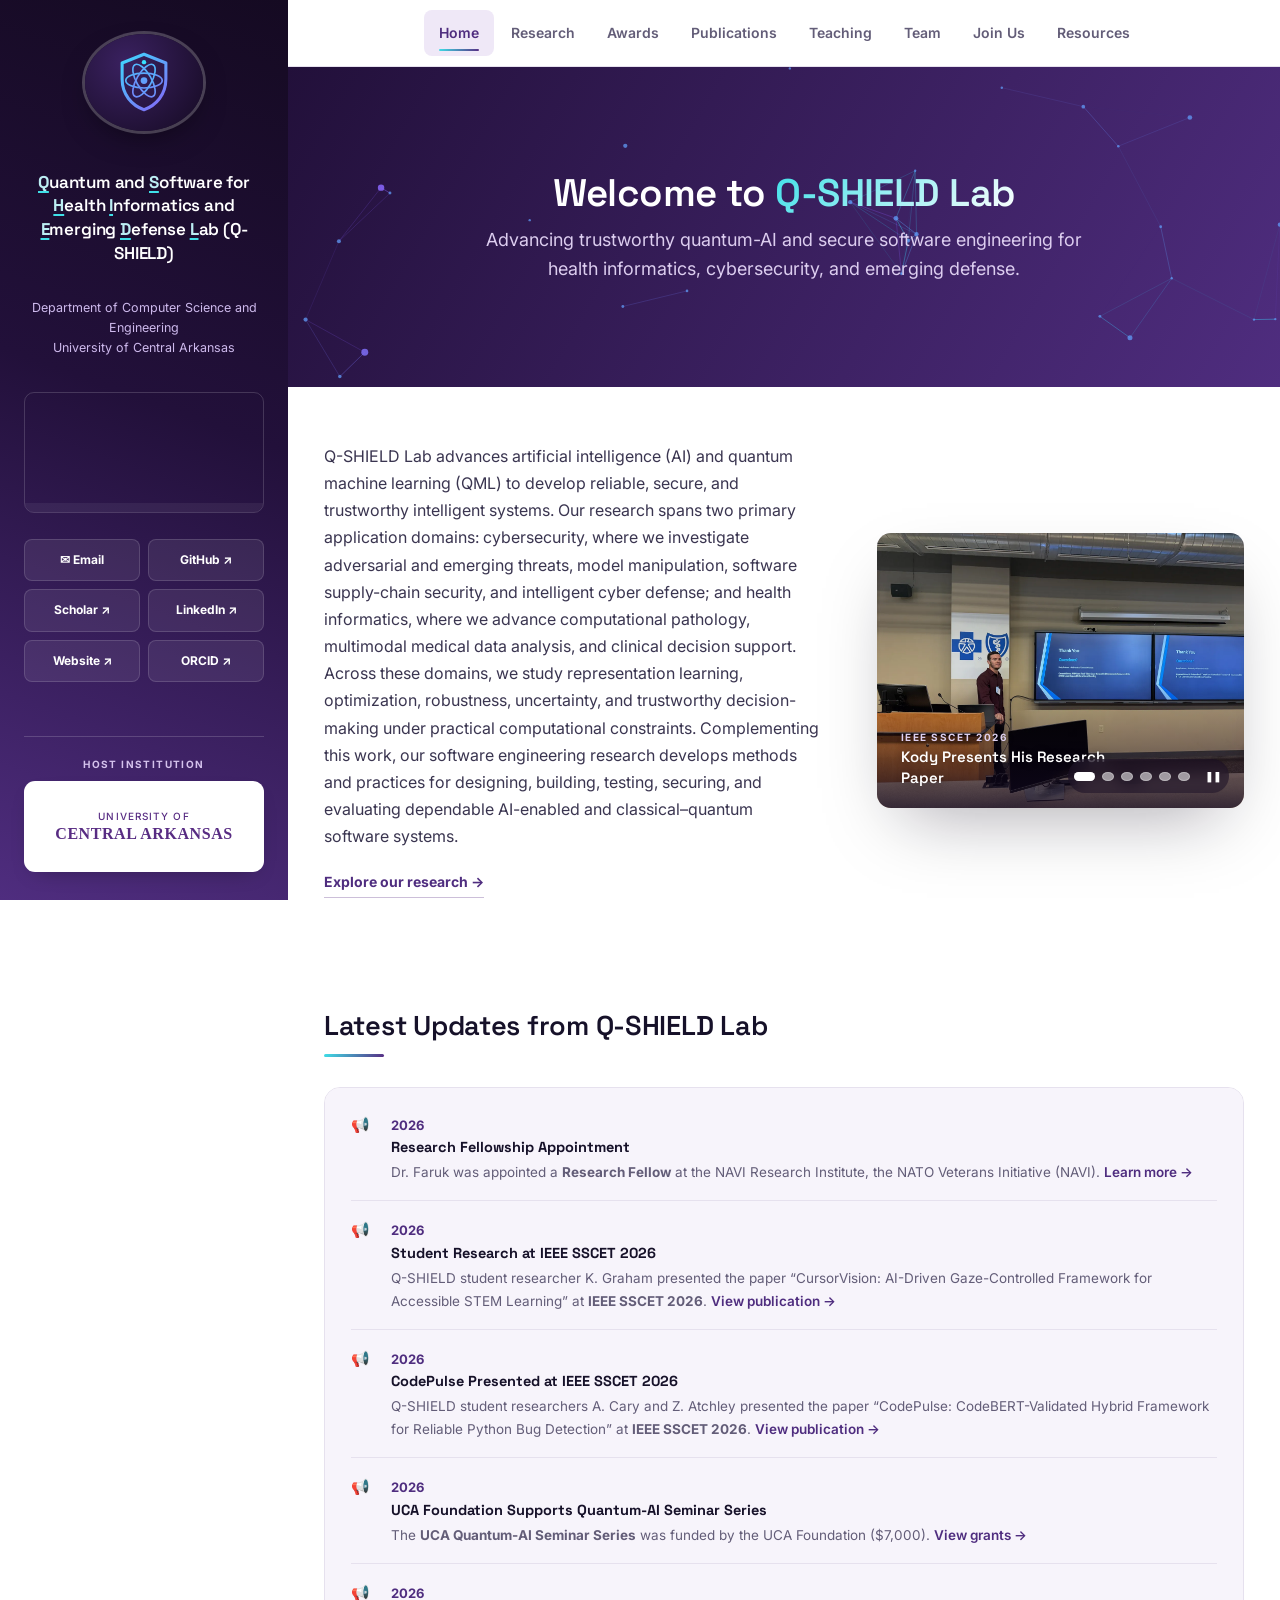
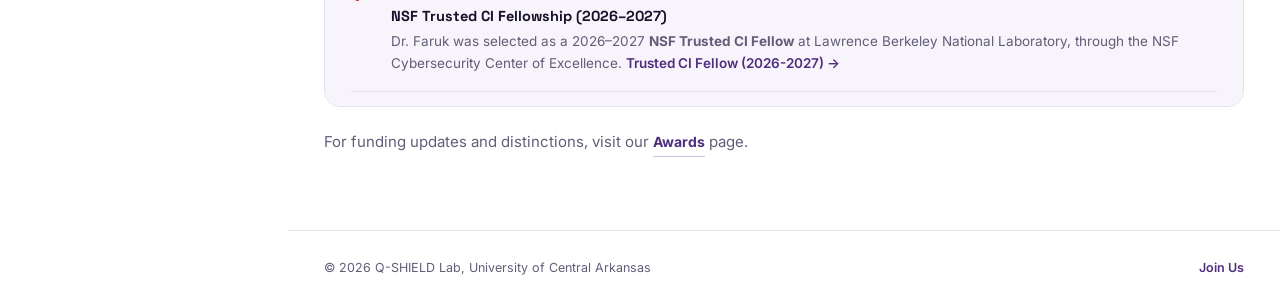
==== index.html @ 5b3d6133 "Update index.html" ====
<!doctype html>
<html lang="en">
<head>
<meta charset="utf-8">
<meta name="viewport" content="width=device-width, initial-scale=1">
<title>Home | Q-SHIELD Lab</title>
<meta name="description" content="Q-SHIELD Lab at the University of Central Arkansas researches quantum machine learning, health informatics, cybersecurity, and intelligent software for trustworthy, real-world impact.">
<meta name="theme-color" content="#22103a">
<link rel="canonical" href="https://jobair-hossain.github.io/Q-Shield-Lab/">
<link rel="icon" href="assets/img/favicon.svg" type="image/svg+xml">
<link rel="preconnect" href="https://fonts.googleapis.com">
<link rel="preconnect" href="https://fonts.gstatic.com" crossorigin>
<link href="https://fonts.googleapis.com/css2?family=Space+Grotesk:wght@500;600;700&family=Inter:wght@400;500;600;700;800&display=swap" rel="stylesheet">
<link rel="stylesheet" href="assets/css/style.css">
</head>
<body>
<a class="skip-link" href="#main">Skip to content</a>
<div class="app">

  <aside class="sidebar">
    <a class="sidebar-badge" href="index.html" aria-label="Q-SHIELD Lab home">
      <img src="assets/img/logo-mark.svg" alt="">
    </a>
    <h2 class="sidebar-title"><span class="sidebar-initial">Q</span>uantum and <span class="sidebar-initial">S</span>oftware for <span class="sidebar-initial">H</span>ealth <span class="sidebar-initial">I</span>nformatics and <span class="sidebar-initial">E</span>merging <span class="sidebar-initial">D</span>efense <span class="sidebar-initial">L</span>ab (Q-SHIELD)</h2>
    <p class="sidebar-org">Department of Computer Science and Engineering<br>University of Central Arkansas</p>
    
<div class="sidebar-map">
  <iframe src="https://maps.google.com/maps?q=UCA+Department+of+Mathematics+and+Computer+Science%2C+2199-2217+Bruce+St%2C+Conway%2C+AR+72034&amp;output=embed" loading="lazy" referrerpolicy="no-referrer-when-downgrade" title="UCA Department of Mathematics and Computer Science, 2199-2217 Bruce St, Conway, AR 72034"></iframe>
  <a href="https://www.google.com/maps/search/?api=1&amp;query=UCA+Department+of+Mathematics+and+Computer+Science%2C+2199-2217+Bruce+St%2C+Conway%2C+AR+72034" target="_blank" rel="noopener noreferrer">Open in Maps ↗</a>
</div>

    <div class="sidebar-btns">
      <a href="mailto:mhossainfaruk@uca.edu">✉ Email</a>
      <a href="https://github.com/jobair-hossain" target="_blank" rel="noopener">GitHub ↗</a>
      <a href="https://bit.ly/JobairGScholar" target="_blank" rel="noopener">Scholar ↗</a>
      <a href="https://www.linkedin.com/in/DrJobair" target="_blank" rel="noopener">LinkedIn ↗</a>
      <a href="https://jobair-hossain.github.io/" target="_blank" rel="noopener">Website ↗</a>
      <a href="https://orcid.org/0000-0002-6316-5334" target="_blank" rel="noopener">ORCID ↗</a>
    </div>

    <!-- Affiliation: use the official university logo, not a recreated mark. -->
    <div class="sidebar-affiliation">
      <p class="sidebar-affiliation-label">Host Institution</p>
      <a class="sidebar-affiliation-mark" href="https://uca.edu/" target="_blank" rel="noopener noreferrer" aria-label="Visit the University of Central Arkansas website">
        <span class="sidebar-affiliation-fallback" aria-hidden="true">University of <strong>Central Arkansas</strong></span>
        <img src="https://uca.edu/toolkit/files/2016/04/horiz-digital-full-300x120.png"
             alt="University of Central Arkansas" loading="lazy" decoding="async">
      </a>
    </div>
  </aside>

  <div class="content">
    <nav class="topnav" aria-label="Primary">
      <button class="sidebar-toggle" aria-label="Toggle menu" aria-expanded="false">
        <span class="bar"></span><span class="bar"></span><span class="bar"></span>
      </button>
      <a href="index.html" aria-current="page">Home</a>
      <a href="research.html">Research</a>
      <a href="awards.html">Awards</a>
      <a href="publications.html">Publications</a>
      <a href="teaching.html">Teaching</a>
      <a href="team.html">Team</a>
      <a href="join.html">Join Us</a>
      <a href="resources.html">Resources</a>
      <!-- <a href="contact.html">Contact</a> -->
      <!-- <a href="events.html">Events</a> -->
    </nav>

    <header class="banner banner--home">
      <canvas class="hero-canvas" aria-hidden="true"></canvas>
      <div class="banner-inner">
        <h1>Welcome to <span class="accent">Q-SHIELD Lab</span></h1>
        <p class="banner-sub">Advancing trustworthy quantum-AI and secure software engineering for health informatics, cybersecurity, and emerging defense.</p>
      </div>
    </header>

    <main id="main">
      <div class="page-wrap">

        <section class="section reveal">
          <div class="intro-grid">
            <div>
                <p>
                  Q-SHIELD Lab advances artificial intelligence (AI) and quantum machine 
                  learning (QML) to develop reliable, secure, and trustworthy intelligent 
                  systems. Our research spans two primary application domains: cybersecurity, 
                  where we investigate adversarial and emerging threats, model manipulation, 
                  software supply-chain security, and intelligent cyber defense; and health 
                  informatics, where we advance computational pathology, multimodal medical 
                  data analysis, and clinical decision support. Across these domains, we study 
                  representation learning, optimization, robustness, uncertainty, and 
                  trustworthy decision-making under practical computational constraints. 
                  Complementing this work, our software engineering research develops 
                  methods and practices for designing, building, testing, securing, and 
                  evaluating dependable AI-enabled and classical–quantum software systems.
                </p>


                <a class="link-arrow" href="research.html">Explore our research →</a>
              </div>
            <!-- HOME PHOTO SLIDESHOW: keep slides here, in the existing portrait location.
                 To add real lab photos, copy a <figure> below, change the image path,
                 description, and caption, and save the photo in assets/img/lab/.
                 The controls and automatic rotation appear when 2+ slides are present. -->
            <div class="photo-frame lab-slideshow" data-interval="6500" role="region" aria-roledescription="carousel" aria-label="Q-SHIELD Lab photos">
              
            <!-- Original Director Photo: Preserved -->
            <!--
            <figure class="lab-slide is-active" role="group"
                    aria-roledescription="slide" aria-label="Photo 1 of 1">
              <img src="assets/img/director.jpg"
                  alt="Md Jobair Hossain Faruk, director of Q-SHIELD Lab"
                  loading="eager" fetchpriority="high" decoding="async">
              <figcaption>
                <span class="lab-slide-overline">Q-SHIELD LAB</span>
                <span class="lab-slide-caption">Research Leadership</span>
              </figcaption>
            </figure>
            -->

            <!-- 1. Kody at IEEE SSCET 2026 -->
            <figure class="lab-slide is-active" role="group"
                    aria-roledescription="slide">
              <img src="assets/img/lab/kody-sscet-2026.webp"
                  alt="Kody presenting his Q-SHIELD research at IEEE SSCET 2026"
                  loading="eager" fetchpriority="high" decoding="async">
              <figcaption>
                <span class="lab-slide-overline">IEEE SSCET 2026</span>
                <span class="lab-slide-caption">Kody Presents His Research Paper</span>
              </figcaption>
            </figure>
            
            <!-- 2. Aiden at IEEE SSCET 2026 -->
            <figure class="lab-slide" role="group"
                    aria-roledescription="slide">
              <img src="assets/img/lab/aiden-sscet-2026.webp"
                  alt="Aiden presenting his Q-SHIELD research at IEEE SSCET 2026"
                  loading="lazy" decoding="async">
              <figcaption>
                <span class="lab-slide-overline">IEEE SSCET 2026</span>
                <span class="lab-slide-caption">Aiden Presents His Research Paper</span>
              </figcaption>
            </figure>


            <!-- 3. Elementary School Students Visit Q-SHIELD Lab -->
            <figure class="lab-slide" role="group"
                    aria-roledescription="slide">
              <img src="assets/img/lab/elementary-school-visit.webp"
                  alt="Elementary school students visiting Q-SHIELD Lab at UCA"
                  loading="lazy" decoding="async">
              <figcaption>
                <span class="lab-slide-overline">STEM OUTREACH</span>
                <span class="lab-slide-caption">Inspiring Young Minds Through STEM</span>
              </figcaption>
            </figure>

            <!-- 4. NAIRR AI Classroom Expansion Conference --> 
            <!-- Genuine NAIRR conference image is included in assets/img/lab/. -->
            <figure class="lab-slide" role="group"
                    aria-roledescription="slide">
              <img src="assets/img/lab/nairr-ai-conference.webp"
                  alt="Q-SHIELD Lab Director attending the NAIRR AI Classroom Expansion Conference"
                  loading="lazy" decoding="async">
              <figcaption>
                <span class="lab-slide-overline">AI EDUCATION & LEADERSHIP</span>
                <span class="lab-slide-caption">Lab Director at NAIRR AI Classroom Expansion Conference</span>
              </figcaption>
            </figure>
           

            <!-- 7. Lab Director at IEEE ICHI 2026 -->
            <figure class="lab-slide" role="group"
                    aria-roledescription="slide">
              <img src="assets/img/lab/ichi-2026.webp"
                  alt="Q-SHIELD Lab Director attending IEEE ICHI 2026"
                  loading="lazy" decoding="async">
              <figcaption>
                <span class="lab-slide-overline">IEEE ICHI 2026</span>
                <span class="lab-slide-caption">Lab Director at IEEE Healthcare Informatics Conference</span>
              </figcaption>
            </figure>

            <!-- 8. COSE Annual Student Research Symposium -->
            <figure class="lab-slide" role="group"
                    aria-roledescription="slide">
              <img src="assets/img/lab/cose-symposium-2026.webp"
                  alt="Q-SHIELD Lab students presenting research posters at the COSE Annual Student Research Symposium"
                  loading="lazy" decoding="async">
              <figcaption>
                <span class="lab-slide-overline">STUDENT RESEARCH SHOWCASE</span>
                <span class="lab-slide-caption">Students Present Research Posters at COSE Symposium</span>
              </figcaption>
            </figure>

            <!-- 5. Kody: First Place Outstanding Capstone Project -->
            <!--
            <figure class="lab-slide" role="group"
                    aria-roledescription="slide">
              <img src="assets/img/lab/kody-capstone-award.jpg"
                  alt="Kody receiving First Place in the Outstanding Capstone Project Awards"
                  loading="lazy" decoding="async">
              <figcaption>
                <span class="lab-slide-overline">STUDENT ACHIEVEMENT</span>
                <span class="lab-slide-caption">Kody Wins First Place, Outstanding Capstone Project</span>
              </figcaption>
            </figure>
            -->

            <!-- 6. Aiden: Best AI Innovative Project Award -->
            <!--
            <figure class="lab-slide" role="group"
                    aria-roledescription="slide">
              <img src="assets/img/lab/aiden-capstone-award.jpg"
                  alt="Aiden receiving the Outstanding Capstone Project Award for Best AI Innovative Project"
                  loading="lazy" decoding="async">
              <figcaption>
                <span class="lab-slide-overline">STUDENT ACHIEVEMENT</span>
                <span class="lab-slide-caption">Aiden Receives Best AI Innovative Project Award</span>
              </figcaption>
            </figure>
            -->

            <!-- Slideshow Controls: Keep Unchanged -->
            <div class="lab-slideshow-controls" hidden>
              <button class="lab-slideshow-arrow lab-slideshow-prev"
                      type="button" aria-label="Previous photo">&#8249;</button>
              <button class="lab-slideshow-arrow lab-slideshow-next"
                      type="button" aria-label="Next photo">&#8250;</button>
              <div class="lab-slideshow-nav">
                <div class="lab-slideshow-dots"
                    role="group" aria-label="Choose lab photo"></div>
                <button class="lab-slideshow-pause" type="button"
                        aria-label="Pause slideshow"
                        aria-pressed="false"
                        title="Pause slideshow">&#10074;&#10074;</button>
              </div>
            </div>

            <span class="sr-only lab-slideshow-announcement"
                  aria-live="off"></span>
            </div>
          </div>
        </section>

        <section class="section reveal">
          <!-- <p class="eyebrow">LATEST UPDATES</p> -->
          <h2 class="section-title">Latest Updates from Q-SHIELD Lab</h2>
          <div class="updates-box">
          <div class="updates-list">


            <!-- ===================== 2026 ===================== -->

              <!-- <div class="update-item">
                <span class="marker">📢</span>
                <p><span class="when">2026</span>Dr. Faruk presented a research poster as a 2026&ndash;2027 Trusted CI Fellow at the <strong>NSF Cybersecurity Summit</strong> in Irvine, California, supported by an NSF travel grant. <a href="https://www.trustedci.org/2026-nsf-cybersecurity-summit"> Learn more →</a> </p>
              </div>

               <div class="update-item">
                <span class="marker">📢</span>
                <p><span class="when">2026</span>Dr. Faruk was selected and participated, with NSF travel support, for the <strong>NSF SaTC Aspiring PIs Workshop</strong> offered by the NSF SaTC 2.0 program. <a href="https://nsfsatcaspiringpi2026.cs.jhu.edu/"> Learn more →</a> </p>
              </div> -->

              <div class="update-item">
                <span class="marker">📢</span>
                <p><span class="when">2026</span> <strong class="update-headline">Research Fellowship Appointment</strong><span class="update-summary">Dr. Faruk was appointed a <strong>Research Fellow</strong> at the NAVI Research Institute, the NATO Veterans Initiative (NAVI). <a href="https://nato-veterans.org/author/jobair-hossain-faruk/"> Learn more →</a></span></p>
              </div>
            
              <div class="update-item">
                <span class="marker">📢</span>
                <p><span class="when">2026</span> <strong class="update-headline">Student Research at IEEE SSCET 2026</strong><span class="update-summary">Q-SHIELD student researcher K. Graham presented the paper &ldquo;CursorVision: AI-Driven Gaze-Controlled Framework for Accessible STEM Learning&rdquo; at <strong>IEEE SSCET 2026</strong>. <a href="publications.html?topic=Software">View publication →</a></span></p>
              </div>

              <div class="update-item">
                <span class="marker">📢</span>
                <p><span class="when">2026</span> <strong class="update-headline">CodePulse Presented at IEEE SSCET 2026</strong><span class="update-summary">Q-SHIELD student researchers A. Cary and Z. Atchley presented the paper &ldquo;CodePulse: CodeBERT-Validated Hybrid Framework for Reliable Python Bug Detection&rdquo; at <strong>IEEE SSCET 2026</strong>. <a href="publications.html?topic=Software">View publication →</a></span></p>
              </div>

               <div class="update-item">
                <span class="marker">📢</span>
                <p><span class="when">2026</span> <strong class="update-headline">UCA Foundation Supports Quantum-AI Seminar Series</strong><span class="update-summary">The <strong>UCA Quantum-AI Seminar Series</strong> was funded by the UCA Foundation ($7,000). <a href="awards.html">View grants →</a></span></p>
              </div>

              <div class="update-item">
                <span class="marker">📢</span>
                <p><span class="when">2026</span> <strong class="update-headline">NSF Trusted CI Fellowship (2026–2027)</strong><span class="update-summary">Dr. Faruk was selected as a 2026&ndash;2027 <strong>NSF Trusted CI Fellow</strong> at Lawrence Berkeley National Laboratory, through the NSF Cybersecurity Center of Excellence. <a href="https://www.trustedci.org/2026-fellows">Trusted CI Fellow (2026-2027) →</a></span></p>
              </div>


              <div class="update-item">
                <span class="marker">📢</span>
                <p><span class="when">2026</span> <strong class="update-headline">Expanding AI Education through NAIRR</strong><span class="update-summary">Dr. Faruk was selected as a faculty participant in the <strong>NAIRR Pilot Classroom Expansion Conference</strong>, by the Computing Research Association (CRA) and the National AI Research Resource (NAIRR) Pilot. <a href="https://cra.org/nairr-pilot-conferences-research-emerging-institutions-with-small-to-medium-computing-programs/">Learn more →</a></span></p>
              </div>

              <div class="update-item">
                <span class="marker">📢</span>
                <p><span class="when">2026</span>Dr. Faruk participated in an NSF-supported <strong>Quantum Computing and Quantum Machine Learning Workshop</strong> at UA Little Rock. <a href="https://spatiotemporalbasu.com/NSF-EPSCoR-DART-UALR-quantum-workshop-2026/">Learn more →</a></p>
              </div>

              <div class="update-item">
                <span class="marker">📢</span>
                <p><span class="when">2026</span> <strong class="update-headline">Arkansas Quantum Computing Collaboration</strong><span class="update-summary">Dr. Faruk joined the NSF-supported <strong>Statewide Quantum Computing Working Group</strong> at UA Little Rock. <a href="https://eac-ualr.org/arkansas-quantum-working-group/">Learn more →</a></span></p>
              </div>


              <div class="update-item">
                <span class="marker">📢</span>
                <p><span class="when">2026</span> <strong class="update-headline">Faculty Grant-Writing Cohort</strong><span class="update-summary">Dr. Faruk was selected for <strong>The Breakfast Club</strong>, a 10-member, year-long faculty grant-writing cohort by UCA's Office of Grants and Sponsored Research.</span></p>
              </div>

              <div class="update-item">
                <span class="marker">📢</span>
                <p><span class="when">2026</span> <strong class="update-headline">AI Innovators Summer Camp at UCA</strong><span class="update-summary">Founded <strong>AI Innovators Lab: From Code to Intelligent Systems</strong>, a four-day summer computing camp introducing students ages 12&ndash;18 to programming and AI at UCA. <a href="https://jobair-hossain.github.io/AI-Innovators-Lab">Learn more →</a></span></p>
              </div>


              <div class="update-item">
                <span class="marker">📢</span>
                <p><span class="when">2026</span> <strong class="update-headline">Two Quantum-AI Papers at IEEE ICHI 2026</strong><span class="update-summary">Two papers on hybrid classical&ndash;quantum machine learning for tumor classification were published at <strong>IEEE ICHI 2026</strong>: &ldquo;Hybrid Classical&ndash;Quantum ML for Tumor Mutation Classification&rdquo; and &ldquo;RL-Guided Adaptive Fusion with Hybrid-Parametrized Quantum Circuits.&rdquo; <a href="publications.html">View publications →</a></span></p>
              </div>

              <div class="update-item">
                <span class="marker">📢</span>
                <p><span class="when">2026</span> <strong class="update-headline">IoT Intrusion Detection Research at IEEE COMPSAC</strong><span class="update-summary">The paper &ldquo;RPPFL: Random Projection-Based Personalized Federated Learning for IoT Intrusion Detection&rdquo; was published at <strong>IEEE COMPSAC 2026</strong>. <a href="publications.html">View publication →</a></span></p>
              </div>


              <div class="update-item">
                <span class="marker">📢</span>
                <p><span class="when">2026</span> <strong class="update-headline">Clinical Reasoning Research in Scientific Reports</strong><span class="update-summary">The paper &ldquo;Benchmarking Large Language Models on the USMLE for Clinical Reasoning&rdquo; was published in <strong><em>Scientific Reports</em></strong> (Nature Portfolio). <a href="publications.html">View publication →</a></span></p>
              </div>


              <div class="update-item">
                <span class="marker">📢</span>
                <p><span class="when">2026</span> <strong class="update-headline">Conference Service and Scholarly Leadership</strong><span class="update-summary">Dr. Faruk is serving on the Program Committee of <strong>IEEE COMPSAC 2026</strong> and as Publicity Co-Chair of <strong>IEEE/ACIS SERA 2026</strong>.</span></p>
              </div>
              
              <div class="update-item">
                <span class="marker">📢</span>
                <p><span class="when">2026</span> <strong class="update-headline">Dissertation Research Presented at IEEE ICHI</strong><span class="update-summary">Dr. Faruk presented his dissertation research, &ldquo;Adaptive Multimodal Fusion for Histopathological Tumor Analysis,&rdquo; at the <strong>Doctoral Consortium</strong> of IEEE ICHI 2026.</span></p>
              </div>

              <!-- ===================== 2025 ===================== -->


              <div class="update-item">
                <span class="marker">📢</span>
                <p><span class="when">2025</span> <strong class="update-headline">Best Poster Award at IEEE BHI 2025</strong><span class="update-summary">&ldquo;Fusion-Augmented Large Language Models: Boosting Diagnostic Trustworthiness via Model Consensus&rdquo; won the <strong>Best Poster Award</strong> at IEEE EMBS BHI.</span></p>
              </div>

              <div class="update-item">
                <span class="marker">📢</span>
                <p><span class="when">2025</span> <strong class="update-headline">NextGen Scholar Recognition</strong><span class="update-summary">Dr. Faruk was named an <strong>NSF&ndash;EMBS&ndash;Google Sponsored Young Professional NextGen Scholar</strong> by IEEE EMBS.</span></p>
              </div>

              <div class="update-item">
                <span class="marker">📢</span>
                <p><span class="when">2025</span> <strong class="update-headline">Federated Learning Privacy Research at IEEE BigData</strong><span class="update-summary">The paper &ldquo;Exposing Privacy Vulnerabilities in Federated Learning: A GAN-Based Model Inversion Attack&rdquo; was published at <strong>IEEE BigData 2025</strong>. <a href="publications.html">View publication →</a></span></p>
              </div>

              <div class="update-item">
                <span class="marker">📢</span>
                <p><span class="when">2025</span> <strong class="update-headline">Q-SHIELD Lab Established at UCA</strong><span class="update-summary"><strong>Q-SHIELD Lab</strong> was founded in the Department of Computer Science and Engineering at the University of Central Arkansas.</span></p>
              </div>

              <div class="update-item">
                <span class="marker">📢</span>
                <p><span class="when">2025</span> <strong class="update-headline">Lab Director Joins UCA Faculty</strong><span class="update-summary">Dr. Faruk joined the <strong>University of Central Arkansas</strong> as a faculty member in the Department of Computer Science and Engineering.</span></p>
              </div>

 
              <div class="update-item">
                <span class="marker">📢</span>
                <p><span class="when">2025</span>The paper &ldquo;Fine-Tuned LLMs: Improved Prompt Injection Attack Detection&rdquo; was published at <strong>IEEE COMPSAC 2025</strong>. <a href="publications.html">View publication →</a></p>
              </div>

              <div class="update-item">
                <span class="marker">📢</span>
                <p><span class="when">2025</span>Dr. Faruk gave the <strong>keynote</strong> on deep learning for tumor mutation prediction in pediatric neuroblastoma at the Fifth Annual New York Tech Biotechnology Conference.</p>
              </div>
            
          </div>
          </div>
          <p class="lede" style="margin-top:22px;font-size:15px">For funding updates and distinctions, visit our <a class="link-arrow" href="awards.html">Awards</a> page. <!-- Archived events page: <a href="events.html">Events</a> --></p>
        </section>

      </div>
    </main>

    <footer class="site-footer">
      <span>&copy; <span id="year">2026</span> Q-SHIELD Lab, University of Central Arkansas</span>
      <span><a href="join.html">Join Us</a> <!-- &middot; <a href="contact.html">Contact</a> --></span>
    </footer>
  </div>
</div>

<script src="assets/js/main.js" defer></script>
<script src="assets/js/slideshow.js" defer></script>
<script src="assets/js/quantum-hero.js" defer></script>
</body>
</html>
---- assets/css/style.css ----
/* =========================================================
   Q-SHIELD Lab — University of Central Arkansas
   Main stylesheet. Organized by section — search the
   ALL-CAPS headers below to jump to what you need.
   Layout: fixed left sidebar (persistent lab info) + a
   scrolling content column with a centered top tab bar and
   an interactive quantum banner per page, in UCA purple.
   ========================================================= */

/* ---------- 1. DESIGN TOKENS ---------- */
:root{
  /* UCA purple family (brand: #582C83 / #4F2D7F) */
  --purple-950:#150a22;
  --purple-900:#22103a;
  --purple-800:#341955;
  --purple-700:#4f2d7f;
  --purple-600:#582c83;
  --purple-500:#7748ab;
  --lavender:#d6c3f0;
  --cyan:#3fe0e8;

  /* aliases kept so older component rules still resolve */
  --violet:var(--purple-600);
  --violet-deep:var(--purple-700);
  --accent-line:linear-gradient(135deg,var(--cyan),var(--purple-600));

  /* neutral / content */
  --ink:#161129;
  --body:#3a3550;
  --muted:#635d78;
  --line:#e6e1ee;
  --line-dark:#3a2a5c;
  --soft:#f7f4fb;
  --soft-2:#efe8f7;
  --white:#ffffff;

  /* type */
  --font-display:"Space Grotesk","Inter",-apple-system,BlinkMacSystemFont,"Segoe UI",sans-serif;
  --font-body:"Inter",-apple-system,BlinkMacSystemFont,"Segoe UI",Helvetica,Arial,sans-serif;

  --radius:10px;
  --sidebar-w:288px;
  --shadow-md:0 12px 30px -12px rgba(21,10,34,.18);
  --shadow-lg:0 30px 70px -25px rgba(12,6,22,.35);
}

/* ---------- 2. RESET ---------- */
*{box-sizing:border-box}
html{scroll-behavior:smooth}
body{margin:0;background:var(--white);color:var(--body);font:16px/1.7 var(--font-body);-webkit-font-smoothing:antialiased}
img{max-width:100%;display:block}
a{color:inherit;text-decoration:none}
button{font:inherit;cursor:pointer;border:0;background:none;color:inherit}
h1,h2,h3,h4{margin:0 0 .5em;font-family:var(--font-display);font-weight:600;line-height:1.2;color:var(--ink);letter-spacing:-.01em}
p{margin:0 0 1.1em}
ul{margin:0;padding:0}
li{list-style:none}
input,select,textarea{font:inherit}
:focus-visible{outline:3px solid var(--purple-500);outline-offset:3px}
@media (prefers-reduced-motion: reduce){
  html{scroll-behavior:auto}
  *,*::before,*::after{animation-duration:.001ms!important;animation-iteration-count:1!important;transition-duration:.001ms!important}
}

/* ---------- 3. LAYOUT UTILITIES ---------- */
.eyebrow{display:inline-flex;align-items:center;gap:8px;font:700 12px/1 var(--font-body);letter-spacing:.14em;text-transform:uppercase;color:var(--purple-700);margin-bottom:16px}
.eyebrow::before{content:"";width:7px;height:7px;border-radius:50%;background:var(--accent-line)}
.section-head{margin-bottom:32px}
.lede{font-size:18px;color:var(--muted);max-width:700px}
.btn{display:inline-flex;align-items:center;gap:10px;padding:13px 22px;border-radius:999px;font:700 14px/1 var(--font-body);letter-spacing:.01em;transition:transform .2s,box-shadow .2s,background .2s,color .2s}
.btn-primary{background:var(--accent-line);color:#160a2a;box-shadow:var(--shadow-md)}
.btn-primary:hover{transform:translateY(-2px);box-shadow:0 18px 34px -14px rgba(88,44,131,.55)}
.btn-ghost{border:1px solid rgba(255,255,255,.35);color:#fff}
.btn-ghost:hover{background:rgba(255,255,255,.1)}
.btn-outline{border:1px solid var(--line);color:var(--ink)}
.btn-outline:hover{background:var(--soft)}
.link-arrow{display:inline-flex;align-items:center;gap:8px;font-weight:700;font-size:14px;color:var(--purple-700);border-bottom:1px solid rgba(88,44,131,.3);padding-bottom:3px}
.link-arrow:hover{color:var(--purple-600)}
.pill{display:inline-flex;align-items:center;padding:5px 12px;border-radius:999px;font:600 11px/1 var(--font-body);letter-spacing:.05em;text-transform:uppercase;background:var(--soft-2);color:var(--purple-700)}
.tag-row{display:flex;flex-wrap:wrap;gap:8px}
.skip-link{position:absolute;left:-999px;top:auto}
.skip-link:focus{left:16px;top:12px;z-index:200;background:#fff;padding:10px 16px;border-radius:8px;box-shadow:var(--shadow-md)}
.divider{border:0;border-top:1px solid var(--line);margin:0}
.reveal{opacity:0;transform:translateY(16px);transition:opacity .6s ease,transform .6s ease}
.reveal.is-visible{opacity:1;transform:none}

/* Section / subsection underline system (used throughout) */
.section-title{position:relative;display:inline-block;font-size:1.7rem;padding-bottom:14px;margin-bottom:30px}
.section-title::after{content:"";position:absolute;left:0;bottom:0;width:60px;height:3px;border-radius:2px;background:var(--accent-line)}
.subsection-title{font-family:var(--font-body);font-size:13.5px;font-weight:700;letter-spacing:.06em;text-transform:uppercase;color:var(--muted);padding-bottom:13px;margin-bottom:22px;border-bottom:1px solid var(--line)}

/* pill-style link buttons, used for team/contact links throughout */
.link-btns{display:flex;gap:8px;flex-wrap:wrap}
.link-btns a{font-size:12px;font-weight:700;padding:6px 12px;border-radius:999px;background:var(--soft-2);color:var(--purple-700);transition:background .2s,color .2s}
.link-btns a:hover{background:var(--purple-700);color:#fff}

/* ---------- 4. APP SHELL: SIDEBAR + CONTENT ---------- */
.app{display:flex;min-height:100vh;align-items:stretch}

.sidebar{
  width:var(--sidebar-w);flex:none;position:sticky;top:0;height:100vh;overflow-y:auto;
  background:linear-gradient(200deg,var(--purple-950) 0%,var(--purple-900) 45%,var(--purple-700) 100%);
  color:#fff;padding:34px 24px 28px;display:flex;flex-direction:column;gap:18px;z-index:60;
  scrollbar-width:thin;scrollbar-color:rgba(255,255,255,.25) transparent;
}
.sidebar-badge{width:118px;height:118px;border-radius:50%;background:radial-gradient(circle at 35% 30%,#3a2160,var(--purple-950));display:flex;align-items:center;justify-content:center;box-shadow:0 0 0 3px rgba(255,255,255,.22),0 12px 30px -10px rgba(0,0,0,.55);margin:0 auto 22px}
.sidebar-badge img{width:70px;height:70px}
.sidebar-title{font-family:var(--font-display);text-align:center;font-size:17px;font-weight:600;line-height:1.4;color:#fff;margin:0 0 14px}
/* Emphasize the initials that form Q-SHIELD, without repeating the lab name on Home. */
.sidebar-title .sidebar-initial{font-weight:800;color:#bceef3;text-decoration:underline;text-decoration-color:var(--cyan);text-decoration-thickness:2px;text-underline-offset:3px;text-decoration-skip-ink:none}
.sidebar-org{text-align:center;font-size:12.5px;color:#cdb9ec;line-height:1.6;margin:0 0 10px}
.sidebar-addr{text-align:center;font-size:12.5px;color:#cdb9ec;line-height:1.6;margin:0 0 4px}
.sidebar-map{border-radius:10px;overflow:hidden;border:1px solid rgba(255,255,255,.16);margin-top:6px}
.sidebar-map iframe{width:100%;height:110px;border:0;display:block;filter:saturate(.85)}
.sidebar-map a{display:block;text-align:center;font-size:11.5px;font-weight:700;padding:8px;background:rgba(255,255,255,.06);color:#e7dcf7}
.sidebar-btns{display:grid;grid-template-columns:1fr 1fr;gap:8px;margin-top:8px}
.sidebar-btns a{display:flex;align-items:center;justify-content:center;gap:6px;padding:10px 8px;border-radius:8px;background:rgba(255,255,255,.08);border:1px solid rgba(255,255,255,.14);font-size:12px;font-weight:700;color:#fff;text-align:center;transition:background .2s,border-color .2s}
.sidebar-btns a:hover{background:rgba(255,255,255,.16);border-color:rgba(255,255,255,.3)}
/* Institutional affiliation: independent of the contact-link buttons. */
.sidebar-affiliation{margin-top:36px;padding-top:20px;border-top:1px solid rgba(255,255,255,.17)}
.sidebar-affiliation-label{margin:0 0 10px;text-align:center;color:#d4c2ec;font-size:10px;line-height:1.4;font-weight:700;letter-spacing:.14em;text-transform:uppercase}
.sidebar-affiliation-mark{position:relative;display:flex;align-items:center;justify-content:center;min-height:91px;padding:10px 12px;background:#fff;border:1px solid rgba(255,255,255,.45);border-radius:11px;box-shadow:0 8px 22px -12px rgba(0,0,0,.4);transition:transform .2s,box-shadow .2s}
.sidebar-affiliation-mark:hover{transform:translateY(-2px);box-shadow:0 12px 24px -12px rgba(0,0,0,.55)}
.sidebar-affiliation-fallback{font:500 10px/1.55 var(--font-body);color:#582c83;text-align:center;letter-spacing:.11em;text-transform:uppercase}
.sidebar-affiliation-fallback strong{display:block;font:700 16px/1.25 Georgia,serif;letter-spacing:.035em;color:#582c83}
.sidebar-affiliation-mark img{position:absolute;left:50%;top:50%;transform:translate(-50%,-50%);width:calc(100% - 24px);max-width:211px;max-height:78px;height:auto;object-fit:contain;opacity:0;transition:opacity .2s}
.sidebar-affiliation-mark.has-official-logo img{opacity:1}
.sidebar-affiliation-mark.has-official-logo .sidebar-affiliation-fallback{opacity:0}
.sidebar-close{display:none}

.content{flex:1;min-width:0;display:flex;flex-direction:column}

.topnav{display:flex;justify-content:center;align-items:center;gap:2px;flex-wrap:wrap;padding:10px 36px;background:#fff;border-bottom:1px solid var(--line);position:sticky;top:0;z-index:40}
.topnav a{position:relative;padding:11px 15px;border-radius:8px;font-size:14px;font-weight:600;color:var(--muted);white-space:nowrap}
.topnav a::after{content:"";position:absolute;left:15px;right:15px;bottom:5px;height:2px;border-radius:2px;background:var(--accent-line);transform:scaleX(0);transition:transform .18s ease}
.topnav a:hover{color:var(--ink)}
.topnav a:hover::after{transform:scaleX(1)}
.topnav a[aria-current="page"]{background:var(--soft-2);color:var(--purple-700)}
.topnav a[aria-current="page"]::after{transform:scaleX(1)}
.sidebar-toggle{display:none;align-items:center;justify-content:center;width:36px;height:36px;border-radius:8px;color:var(--purple-700);margin-right:4px}
.sidebar-toggle:hover{background:var(--soft)}
.sidebar-toggle .bar{display:block;width:18px;height:2px;background:var(--purple-700);margin:4px auto;border-radius:1px}
.sidebar-scrim,.sidebar-close{display:none}

main{flex:1}
.page-wrap{width:min(1080px,calc(100% - 72px));margin:0 auto}

/* ---------- 5. BANNER (per-page header + quantum hero, every page) ---------- */
.banner{position:relative;background:linear-gradient(120deg,var(--purple-900) 0%,var(--purple-700) 100%);color:#fff;overflow:hidden;min-height:240px;display:flex;align-items:center}
.banner-inner{position:relative;z-index:2;padding:40px 36px;width:100%;text-align:center}
.banner .eyebrow{color:#d9c8f2;justify-content:center}
.banner .eyebrow::before{background:linear-gradient(135deg,var(--cyan),#fff)}
.banner h1{color:#fff;font-size:clamp(1.9rem,3vw,2.7rem);letter-spacing:-.015em;margin:0 auto 10px;max-width:820px}
.banner-sub{font-size:16.5px;line-height:1.6;color:#dccdef;max-width:640px;margin:0 auto}

.banner--home{min-height:320px}
.banner--home h1 .accent{background:linear-gradient(135deg,var(--cyan),#fff);-webkit-background-clip:text;background-clip:text;color:transparent}
.banner--home .banner-sub{font-size:18px}
.hero-canvas{position:absolute;inset:0;width:100%;height:100%;display:block}

/* ---------- 6. HOME: INTRO + LATEST UPDATES ---------- */
.section{padding:56px 0}
.section--sm{padding:36px 0}
.soft{background:var(--soft)}
.intro-grid{display:grid;grid-template-columns:1.15fr .85fr;gap:56px;align-items:center}
.intro-grid .photo-frame{width:100%;aspect-ratio:4/3;border-radius:14px;box-shadow:var(--shadow-lg);overflow:hidden;background:var(--soft-2)}
.intro-grid .photo-frame img{width:100%;height:100%;object-fit:cover;object-position:50% 20%}
.intro-grid .muted-p{color:var(--muted)}

/* Photo gallery: occupies precisely the former homepage portrait frame. */
.sr-only{position:absolute;width:1px;height:1px;padding:0;margin:-1px;overflow:hidden;clip:rect(0,0,0,0);white-space:nowrap;border:0}
.intro-grid .lab-slideshow{position:relative;isolation:isolate}
.lab-slideshow .lab-slide{position:absolute;inset:0;z-index:0;margin:0;opacity:0;visibility:hidden;transition:opacity .75s ease,visibility .75s ease}
.lab-slideshow .lab-slide.is-active{opacity:1;visibility:visible;z-index:1}
.intro-grid .lab-slideshow .lab-slide img{width:100%;height:100%;object-fit:cover;object-position:50% 23%}
.lab-slide figcaption{position:absolute;right:0;bottom:0;left:0;display:flex;flex-direction:column;gap:3px;padding:45px 24px 20px;color:#fff;background:linear-gradient(0deg,rgba(17,8,32,.82) 0%,rgba(17,8,32,.35) 52%,transparent 100%);text-shadow:0 1px 8px rgba(0,0,0,.28)}
.lab-slide-overline{font:700 10px/1.25 var(--font-body);letter-spacing:.15em;color:#ded0f0}
.lab-slide-caption{font:600 15px/1.4 var(--font-display);max-width:72%;color:#fff}
.lab-slideshow-controls{position:absolute;inset:0;z-index:3;pointer-events:none}
.lab-slideshow-controls[hidden]{display:none}
.lab-slideshow-controls button{pointer-events:auto}
.lab-slideshow-arrow{position:absolute;top:50%;transform:translateY(-50%);display:grid;place-items:center;width:38px;height:42px;border:1px solid rgba(255,255,255,.5);border-radius:9px;background:rgba(20,10,35,.48);backdrop-filter:blur(8px);color:#fff;font:400 30px/1 Georgia,serif;opacity:0;transition:opacity .2s,background .2s}
.lab-slideshow-prev{left:12px}.lab-slideshow-next{right:12px}
.lab-slideshow:hover .lab-slideshow-arrow,.lab-slideshow:focus-within .lab-slideshow-arrow{opacity:1}
.lab-slideshow-arrow:hover{background:rgba(20,10,35,.85)}
.lab-slideshow-nav{position:absolute;right:15px;bottom:15px;display:flex;align-items:center;gap:9px;padding:5px 6px;border-radius:999px;background:rgba(20,10,35,.48);backdrop-filter:blur(7px);pointer-events:auto}
.lab-slideshow-dots{display:flex;align-items:center;gap:7px}
.lab-slideshow-dot{width:9px;height:9px;border-radius:50%;background:rgba(255,255,255,.55);box-shadow:inset 0 0 0 1px rgba(255,255,255,.28);transition:background .2s,width .2s}
.lab-slideshow-dot[aria-current="true"]{width:21px;border-radius:9px;background:#fff}
.lab-slideshow-dot:hover{background:#fff}
.lab-slideshow-pause{width:24px;height:24px;display:grid;place-items:center;border-radius:50%;color:#fff;font:700 10px/1 var(--font-body)}
.lab-slideshow-pause:hover{background:rgba(255,255,255,.15)}
@media (hover:none){.lab-slideshow-arrow{opacity:1}}
@media (max-width:420px){.lab-slide figcaption{padding:38px 17px 15px}.lab-slide-caption{font-size:13px}.lab-slideshow-nav{right:10px;bottom:11px}.lab-slideshow-arrow{width:32px;height:38px}}
@media (prefers-reduced-motion:reduce){.lab-slideshow .lab-slide{transition:none}.lab-slideshow-arrow,.lab-slideshow-dot{transition:none}}

.updates-box{background:var(--soft);border:1px solid var(--line);border-radius:16px;padding:8px 26px;max-height:620px;overflow-y:auto}
.updates-list{border-top:0}
.update-item{display:grid;grid-template-columns:26px 1fr;gap:14px;padding:16px 0;border-bottom:1px solid var(--line)}
.update-item:last-child{border-bottom:0}
.update-item .marker{font-size:15px}
.update-item .when{font-weight:700;color:var(--purple-700);font-size:13px;margin-right:8px}
.update-item p{margin:0;font-size:14.5px;color:var(--body)}
.update-item a{color:var(--purple-700);font-weight:600}

/* ---------- 7. RESEARCH PILLAR GRID / CARDS ---------- */
.pillar-grid{display:grid;grid-template-columns:repeat(4,1fr);gap:1px;background:var(--line);border:1px solid var(--line);border-radius:var(--radius);overflow:hidden}
.pillar-card{background:#fff;padding:28px 22px;transition:background .25s}
.pillar-card:hover{background:var(--soft)}
.pillar-card .card-top{display:flex;justify-content:space-between;align-items:center;color:var(--purple-700);font:700 13px/1 var(--font-body);margin-bottom:24px}
.pillar-card .icon{width:32px;height:32px}
.pillar-card h3{font-size:17.5px;margin-bottom:8px;min-height:48px}
.pillar-card p{color:var(--muted);font-size:14px;margin-bottom:14px}
.pillar-card .tag-row span{font-size:11px;border:1px solid var(--line);padding:4px 9px;border-radius:6px;color:var(--muted)}

/* ---------- 8. RESEARCH-TO-IMPACT ORBIT ---------- */
.orbit-section{background:radial-gradient(120% 130% at 80% 0%,#3a2160 0%,var(--purple-900) 55%,var(--purple-950) 100%);color:#fff;position:relative;overflow:hidden;border-radius:20px;padding:52px 36px}
.orbit-layout{display:grid;grid-template-columns:1fr 1.05fr;gap:50px;align-items:center}
.orbit-copy h2{color:#fff}
.orbit-copy p{color:#d8cbef}
/* Space the research-specific orbit card below its full-width page banner. */
.orbit-section--research{margin-top:52px}
/* Constrain copy so an orbit navigation label never overlaps the paragraph. */
.orbit-section--research .orbit-copy .lede{max-width:418px;font-size:16px;line-height:1.72}
/* A durable research progression, instead of time-sensitive proposal counts. */
.research-pathway{display:grid;grid-template-columns:repeat(3,minmax(0,1fr));gap:13px;margin-top:33px;padding-top:25px;border-top:1px solid rgba(255,255,255,.19)}
.research-pathway-step{min-width:0;display:flex;flex-direction:column;align-items:flex-start;gap:5px;position:relative}
.research-pathway-step:not(:last-child)::after{content:"→";position:absolute;right:2px;top:20px;color:var(--cyan);opacity:.8;font-size:16px;line-height:1}
.research-pathway-number{font:700 10px/1.2 var(--font-body);letter-spacing:.1em;color:var(--cyan)}
.research-pathway-step strong{font:600 15px/1.3 var(--font-display);color:#fff}
.research-pathway-step>span:last-child{font:400 11px/1.45 var(--font-body);color:#c9bade}

.orbit-wrap{position:relative;aspect-ratio:1/1;max-width:440px;margin:0 auto;width:100%}
.orbit-spokes{position:absolute;inset:0}
.orbit-spokes i{position:absolute;top:50%;left:50%;width:50%;height:1px;background:linear-gradient(90deg,rgba(255,255,255,.22),transparent);transform-origin:0 50%}
.orbit-ring{position:absolute;border:1px dashed rgba(255,255,255,.22);border-radius:50%;top:50%;left:50%;transform:translate(-50%,-50%)}
.orbit-ring.r1{width:100%;height:100%}
.orbit-ring.r2{width:68%;height:68%}
.orbit-glow{position:absolute;top:50%;left:50%;width:60%;height:60%;transform:translate(-50%,-50%);border-radius:50%;background:radial-gradient(circle,rgba(63,224,232,.22),transparent 70%);animation:breathe 5s ease-in-out infinite}
@keyframes breathe{0%,100%{opacity:.55;transform:translate(-50%,-50%) scale(.94)}50%{opacity:1;transform:translate(-50%,-50%) scale(1.04)}}
.orbit-core{position:absolute;top:50%;left:50%;transform:translate(-50%,-50%);width:37%;height:37%;border-radius:50%;background:radial-gradient(circle at 35% 30%,#3a2160,var(--purple-950));display:flex;flex-direction:column;align-items:center;justify-content:center;text-align:center;box-shadow:0 0 0 1px rgba(255,255,255,.16),0 0 70px rgba(63,224,232,.28);gap:5px}
.orbit-core .mark{width:46px;height:46px;margin-bottom:2px}
.orbit-core b{font-family:var(--font-display);font-size:15px;letter-spacing:.02em}
.orbit-core span{font-size:9px;letter-spacing:.16em;color:var(--lavender)}

.orbit-spin{position:absolute;inset:0;animation:spin 65s linear infinite}
@keyframes spin{to{transform:rotate(360deg)}}
.orbit-node{position:absolute;transform:translate(-50%,-50%)}
.orbit-node .counter-spin{animation:spin 65s linear infinite reverse}
.orbit-node a{display:flex;align-items:center;gap:9px;background:var(--purple-900);border:1px solid rgba(255,255,255,.2);border-radius:10px;padding:9px 13px;white-space:nowrap;box-shadow:0 10px 24px -10px rgba(0,0,0,.55);transition:transform .2s,border-color .2s,background .2s}
.orbit-node a:hover{transform:translateY(-2px) scale(1.03);border-color:var(--cyan);background:var(--purple-800)}
.orbit-node .node-icon{width:16px;height:16px;flex:none;color:var(--cyan)}
.orbit-node .no{font:700 10px/1 var(--font-body);color:#b39fd8}
.orbit-node strong{font-size:12.5px;color:#fff;font-weight:600}
.orbit-legend{display:flex;flex-wrap:wrap;gap:18px;margin-top:22px;font-size:12.5px;color:#b7a3da}
.orbit-legend span{display:inline-flex;align-items:center;gap:6px}
.orbit-legend i{width:8px;height:8px;border-radius:50%;background:var(--accent-line)}
.orbit-wrap.paused *{animation-play-state:paused!important}

/* ---------- 9. RESEARCH PAGE: SELECTED PROJECTS ---------- */
.research-portfolio{padding-top:76px;padding-bottom:30px}
.research-portfolio-intro{display:flex;justify-content:space-between;align-items:end;gap:28px}
.research-portfolio-intro .eyebrow,.research-past-head .eyebrow{display:flex}
.research-portfolio-intro .section-title{margin-bottom:18px;font-size:clamp(1.8rem,2.9vw,2.4rem)}
.research-portfolio-lede{font-size:16px;max-width:750px;color:var(--muted);line-height:1.7;margin:0}
.research-category-nav{display:grid;grid-template-columns:repeat(4,minmax(0,1fr));gap:9px;margin:30px 0 20px}
.research-category-nav a{display:flex;align-items:center;gap:10px;min-height:67px;border:1px solid var(--line);border-radius:12px;padding:13px 15px;background:var(--soft);color:var(--ink);font:600 13px/1.4 var(--font-body);transition:background .2s,border-color .2s,transform .2s}
.research-category-nav a:hover{border-color:#bdabd2;background:#f0eaf7;transform:translateY(-2px)}
.research-category-nav a>span:first-child{font:700 12px/1 var(--font-display);color:var(--purple-700)}
.research-category-nav a>span:last-child{font-size:16px;color:var(--purple-700);margin-left:auto}
.research-area{scroll-margin-top:92px;padding:64px 0 60px;border-bottom:1px solid var(--line)}
.research-area:last-child{border-bottom:0}
.research-area-head{display:grid;grid-template-columns:88px minmax(0,1fr) auto;gap:20px;align-items:center;margin-bottom:27px}
.research-area-icon{width:88px;height:88px;border:1px solid var(--line);border-radius:18px;overflow:hidden;background:var(--soft);box-shadow:0 12px 28px -20px rgba(21,10,34,.3)}
.research-area-icon img{width:100%;height:100%;object-fit:cover}
.research-area-kicker{font:700 11px/1.4 var(--font-body);letter-spacing:.16em;color:var(--purple-700);margin:0 0 8px}
.research-area h3{font-size:clamp(1.5rem,2.35vw,2rem);margin:0 0 4px}
.research-area-subtitle{color:var(--purple-700);font-size:14px;font-weight:600;margin:0}
.research-area-papers{font-size:13px;white-space:nowrap;font-weight:700;color:var(--purple-700);border-bottom:1px solid #bba7d3;padding-bottom:5px}
.research-area-papers:hover{text-decoration:none;color:var(--purple-500);border-color:currentColor}
.research-area-question{font:600 clamp(16px,1.9vw,19px)/1.5 var(--font-display);color:var(--ink);margin:0 0 9px;max-width:900px}
.research-area-description{font-size:14.5px;line-height:1.78;color:var(--muted);max-width:875px;margin:0 0 30px}
.research-project-grid{display:grid;grid-template-columns:repeat(2,minmax(0,1fr));gap:15px}
.research-project-card{display:flex;flex-direction:column;min-width:0;min-height:242px;padding:24px 25px 21px;border:1px solid var(--line);border-radius:15px;background:#fff;box-shadow:0 8px 28px -28px rgba(21,10,34,.4);transition:transform .18s,border-color .18s,box-shadow .18s;position:relative;overflow:hidden}
.research-project-card::before{content:"";position:absolute;top:0;left:0;right:0;height:3px;background:linear-gradient(90deg,var(--purple-700),var(--cyan));opacity:0;transition:opacity .18s}
.research-project-card:hover{transform:translateY(-3px);border-color:#d3c2e4;box-shadow:0 14px 32px -25px rgba(63,36,98,.45)}
.research-project-card:hover::before{opacity:1}
.research-card-top{display:flex;gap:12px;align-items:center;justify-content:space-between;margin-bottom:17px;flex-wrap:wrap}
.research-card-id{font:700 12px/1 var(--font-display);letter-spacing:.09em;color:#8a7ba1}
.research-status{display:inline-flex;align-items:center;padding:6px 10px;border-radius:999px;font:700 10.5px/1.1 var(--font-body);letter-spacing:.025em;background:#f1edf7;color:#624784}
.research-status--publication{background:#e6f4ef;color:#206e54}
.research-project-card h4{font-size:17px;line-height:1.35;color:var(--ink);margin:0 0 11px;letter-spacing:-.008em}
.research-project-card p{color:var(--muted);font-size:13.5px;line-height:1.7;margin:0 0 22px;flex:1}
.research-card-tags{display:flex;gap:7px;flex-wrap:wrap;margin-top:auto}
.research-card-tags span{font:600 11px/1.25 var(--font-body);background:var(--soft);border:1px solid #ece6f2;border-radius:6px;padding:6px 8px;color:var(--purple-700)}
.research-past-section{padding:50px 28px 52px;background:var(--soft);border-radius:18px;margin-bottom:32px}
.research-past-head .section-title{font-size:clamp(1.55rem,2.4vw,2rem);margin-bottom:15px}
.research-past-head>p:last-child{max-width:780px;font-size:14.5px;line-height:1.7;color:var(--muted);margin-bottom:25px}
.research-past-grid{display:grid;grid-template-columns:repeat(2,minmax(0,1fr));gap:13px}
.research-past-card{border:1px solid var(--line);border-radius:12px;background:#fff;padding:23px 24px;min-width:0;display:flex;flex-direction:column}
.research-past-category{display:block;font:700 11px/1.25 var(--font-body);letter-spacing:.08em;text-transform:uppercase;color:var(--purple-700);margin-bottom:11px}
.research-past-card h3{font-size:16.5px;line-height:1.4;margin-bottom:9px}
.research-past-card p{font-size:13.5px;line-height:1.7;color:var(--muted);margin-bottom:17px;flex:1}
.research-past-card a{font-size:12.5px;color:var(--purple-700);font-weight:700;align-self:flex-start}
.research-past-card a:hover{text-decoration:underline}
@media (max-width:1150px){
 .research-category-nav{grid-template-columns:repeat(2,minmax(0,1fr))}
}
@media (max-width:680px){
 .research-portfolio{padding-top:48px}
 .research-category-nav{grid-template-columns:1fr;gap:8px;margin-top:24px}
 .research-category-nav a{min-height:50px}
 .research-area{padding:46px 0 48px}
 .research-area-head{grid-template-columns:67px minmax(0,1fr);gap:14px}
 .research-area-icon{width:67px;height:67px;border-radius:13px}
 .research-area-papers{grid-column:2;justify-self:start;margin-top:-5px}
 .research-project-grid,.research-past-grid{grid-template-columns:1fr}
 .research-project-card{min-height:0;padding:22px 20px}
 .research-past-section{padding:34px 20px 37px}
 /* Keep the existing orbit intact on desktop, but make all four pillar links usable on phones. */
 .orbit-wrap{width:100%;max-width:350px;height:430px;aspect-ratio:auto}
 .orbit-ring,.orbit-glow,.orbit-core{top:36%}
 .orbit-core{width:39%;height:auto;aspect-ratio:1/1}
 .orbit-ring.r1{width:275px;height:275px}
 .orbit-ring.r2{width:190px;height:190px}
 .orbit-spokes i{top:36%}
 .orbit-spin{animation:none;position:absolute;inset:auto 0 0;display:grid;grid-template-columns:repeat(2,minmax(0,1fr));gap:8px}
 .orbit-node{position:static;transform:none}
 .orbit-node .counter-spin{animation:none}
 .orbit-node a{height:100%;min-height:44px;white-space:normal;justify-content:center;gap:6px;padding:8px 7px;text-align:center}
 .orbit-node strong{font-size:11px;line-height:1.25}
 .orbit-node .no{font-size:10px}
}

/* ---------- 10. AWARDS & GRANTS ---------- */
.grant-group + .grant-group{margin-top:44px}
.grant-card{display:grid;grid-template-columns:1fr 100px;gap:20px;padding:24px;border-left:4px solid var(--purple-600);background:var(--soft);border-radius:12px;margin-bottom:16px;align-items:center}
.grant-card h4{font-size:16px;margin-bottom:8px;line-height:1.4}
.grant-card p{margin:0 0 4px;font-size:14px;color:var(--muted)}
.grant-card .role{color:var(--purple-700);font-weight:700}
.grant-card .amt{font-family:var(--font-display);font-size:19px;color:var(--ink);white-space:nowrap;margin-top:6px;display:block}
.grant-card .logo-box{width:100px;height:70px;display:flex;align-items:center;justify-content:center;background:#fff;border-radius:10px;border:1px solid var(--line);padding:10px}
.grant-card .logo-box img{width:100%;height:100%;object-fit:contain}
.status-chip{font:700 11px/1 var(--font-body);letter-spacing:.04em;text-transform:uppercase;padding:4px 10px;border-radius:999px;display:inline-block;margin-top:6px}
.status-chip.funded{background:#e4f2ea;color:#127a4c}
.status-chip.submitted{background:var(--soft-2);color:var(--purple-700)}

/* ---------- 11. PUBLICATIONS ---------- */
.pub-toolbar{display:grid;grid-template-columns:2fr 1fr 1fr auto;gap:16px;align-items:end;background:var(--soft);padding:22px;border-radius:14px;margin-bottom:6px}
.pub-toolbar label{display:block;font-size:12px;font-weight:700;margin-bottom:7px;color:var(--ink)}
.pub-toolbar input,.pub-toolbar select{width:100%;padding:11px 13px;border:1px solid var(--line);border-radius:8px;background:#fff;color:var(--ink);font-size:14px}
.pub-count{font-size:13.5px;color:var(--muted);margin:20px 0}
.pub-group + .pub-group{margin-top:8px}
.pub-group .subsection-title{margin-top:28px}
.pub-list{border-top:1px solid var(--line)}
.pub{padding:20px 0;border-bottom:1px solid var(--line)}
.pub[hidden]{display:none}
.pub h3{font-size:16.5px;line-height:1.5;margin:0 0 6px;font-family:var(--font-body);font-weight:600;color:var(--ink)}
.pub .meta{font-size:13.5px;color:var(--muted);margin-bottom:4px}
.pub .venue{font-style:italic}
.pub .award{color:var(--purple-700);font-weight:700}
.pub .tag-row{margin-top:10px}
.pub .tag-row span{font-size:11px;padding:3px 9px;border-radius:999px;background:var(--soft-2);color:var(--purple-700);font-weight:600}
.empty-state{padding:50px 0;text-align:center;color:var(--muted);display:none}
.empty-state.show{display:block}

/* ---------- 12. TEAM ---------- */
/* Match the lab-director card's rounded outline; avoid a full-width square lavender block. */
.team-collaborators{padding:32px;background:linear-gradient(135deg,var(--soft) 0%,#fff 100%);border:2px solid var(--purple-600);border-radius:18px}
.team-collaborators .roster-lede{font-size:16px;line-height:1.7;margin-bottom:25px}
.team-collaborators .collab-grid{margin-top:0;gap:18px}
.team-collaborators .collab-card{background:rgba(255,255,255,.84)}
.director-card{display:grid;grid-template-columns:260px 1fr;gap:40px;background:linear-gradient(135deg,var(--soft) 0%,#fff 100%);border:2px solid var(--purple-600);border-radius:18px;padding:32px;margin-bottom:8px}
.director-card .photo-frame{width:100%;aspect-ratio:1/1.15;border-radius:12px;overflow:hidden;box-shadow:var(--shadow-md)}
.director-card .photo-frame img{width:100%;height:100%;object-fit:cover;object-position:top}
.role-line{color:var(--purple-700);font-weight:700;font-size:15px;margin-bottom:4px}
.bio p{font-size:15px}
.mini-cv{margin-top:32px;display:grid;gap:22px}
.mini-cv h4{font-size:12.5px;text-transform:uppercase;letter-spacing:.06em;color:var(--muted);margin-bottom:12px}
.mini-cv li{padding:9px 0;border-top:1px solid var(--line);font-size:14px;display:flex;justify-content:space-between;gap:16px}
.mini-cv li:first-child{border-top:0}
.mini-cv li span:last-child{color:var(--muted);white-space:nowrap;font-size:12.5px}

.roster-lede{max-width:720px}
.avatar{width:100%;aspect-ratio:1/1;border-radius:12px;object-fit:cover;object-position:top;background:var(--soft-2)}
.avatar-placeholder{width:100%;aspect-ratio:1/1;border-radius:12px;object-fit:cover;background:var(--soft-2)}

.collab-grid{display:grid;grid-template-columns:repeat(2,1fr);gap:28px;margin-top:8px}
.collab-card{display:grid;grid-template-columns:100px 1fr;gap:20px;padding:26px;border:1px solid var(--line);border-radius:14px;transition:border-color .2s,transform .2s,box-shadow .2s}
.collab-card:hover{border-color:var(--purple-500);transform:translateY(-3px);box-shadow:var(--shadow-md)}
.collab-card .avatar,.collab-card .avatar-placeholder{width:100px;font-size:25px}
.collab-card h3{font-size:16.5px;margin-bottom:2px}
.collab-card .role{color:var(--purple-700);font-weight:700;font-size:12.5px;margin-bottom:5px;display:block}
.collab-card .org{color:var(--muted);font-size:13px;margin-bottom:11px}
.collab-card .tag-row{margin-bottom:12px}
.collab-card .tag-row span{font-size:10.5px;padding:3px 9px;border-radius:999px;background:var(--soft-2);color:var(--purple-700);font-weight:600}

.roster-group{margin-top:6px}
.roster-group + .roster-group{margin-top:44px}
.roster-grid{display:grid;grid-template-columns:repeat(4,1fr);gap:22px}
.roster-card{text-align:left;border:1px solid var(--line);border-radius:14px;overflow:hidden;transition:transform .2s,box-shadow .2s}
.roster-card:hover{transform:translateY(-3px);box-shadow:var(--shadow-md)}
.roster-card .avatar,.roster-card .avatar-placeholder{border-radius:0;aspect-ratio:1/1}
.roster-card .card-body{padding:16px}
.roster-card h4{font-size:15px;margin:0 0 2px}
.roster-card .role{color:var(--purple-700);font-weight:700;font-size:11.5px;display:block;margin-bottom:6px}
.roster-card p{color:var(--muted);font-size:12.5px;margin-bottom:10px;line-height:1.55}
/* Graduate profiles share the roster design but use restrained, fixed-size photos. */
.roster-grid.roster-grid--graduate{grid-template-columns:repeat(2,minmax(0,1fr))}
.roster-card--graduate{display:grid;grid-template-columns:142px minmax(0,1fr);align-items:start;gap:0;background:#fff}
.roster-card--graduate .avatar,.roster-card--graduate .avatar-placeholder{width:124px;height:124px;aspect-ratio:1;object-fit:cover;border-radius:10px;margin:18px 0 18px 18px}
.roster-card--graduate .card-body{padding:20px 17px 20px 19px;min-width:0}

.roster-list{display:flex;flex-direction:column}
.roster-row{display:grid;grid-template-columns:56px 1fr auto;gap:16px;align-items:center;padding:14px 0;border-top:1px solid var(--line)}
.roster-row:first-child{border-top:0}
.roster-row .avatar,.roster-row .avatar-placeholder{width:56px;font-size:14px;border-radius:10px}
.roster-row h4{font-size:14.5px;margin:0}
.roster-row p{margin:0;color:var(--muted);font-size:12.5px}

/* ---------- 13. TEACHING ---------- */
.course-card{border:1px solid var(--line);border-radius:14px;overflow:hidden;margin-bottom:22px}
.course-header{background:linear-gradient(120deg,var(--purple-700),var(--purple-600));color:#fff;padding:20px 26px}
.course-header h3{color:#fff;font-size:17px;margin-bottom:4px}
.course-header p{color:#e2d4f5;margin:0;font-size:13.5px}
.course-body{padding:24px 26px;display:grid;grid-template-columns:1fr 1fr;gap:24px}
.course-box h4{font-size:12px;text-transform:uppercase;letter-spacing:.05em;color:var(--purple-700);margin-bottom:10px}
.sem-row{display:flex;flex-wrap:wrap;gap:8px}
.sem-chip{font-size:11.5px;font-weight:700;padding:5px 11px;border-radius:999px;background:var(--soft-2);color:var(--purple-700)}
.course-box .name{font-size:14.5px;font-weight:600;color:var(--ink);display:block;margin-bottom:4px}
.course-box .name + .name{margin-top:12px}

/* ---------- 14. EVENTS ---------- */
.event-group + .event-group{margin-top:44px}
.event-card{display:grid;grid-template-columns:120px 150px 1fr;gap:22px;padding:20px 0;border-bottom:1px solid var(--line);align-items:center}
.event-card:last-child{border-bottom:0}
.event-icon{width:120px;height:90px;border-radius:12px;background:linear-gradient(135deg,var(--soft-2),var(--soft));display:flex;align-items:center;justify-content:center;color:var(--purple-600)}
.event-icon svg{width:38px;height:38px}
.event-card .when{font-weight:700;color:var(--purple-700);font-size:13.5px}
.event-card .where{color:var(--muted);font-size:12.5px;margin-top:4px}
.event-card h4{font-size:16px;margin-bottom:6px}
.event-card p{margin:0;color:var(--muted);font-size:14px}

/* ---------- 15. RESOURCES ---------- */
.resource-group + .resource-group{margin-top:44px}
.resource-grid{display:grid;grid-template-columns:repeat(2,1fr);gap:18px}
.resource-card{border:1px solid var(--line);border-radius:12px;padding:20px;transition:transform .2s,box-shadow .2s}
.resource-card:hover{transform:translateY(-3px);box-shadow:var(--shadow-md)}
.resource-card h4{font-size:15.5px;margin-bottom:6px}
.resource-card p{color:var(--muted);font-size:13.5px;margin-bottom:10px}
.resource-card a{font-size:12.5px;font-weight:700;color:var(--purple-700)}

/* ---------- 16. JOIN ---------- */
.join-list{display:grid;gap:10px;margin:18px 0 28px}
.join-list li{position:relative;padding-left:22px;font-size:15px;color:var(--body)}
.join-list li::before{content:"";position:absolute;left:0;top:10px;width:8px;height:8px;border-radius:50%;background:var(--accent-line)}
.highlight-box{background:linear-gradient(135deg,var(--soft) 0%,var(--soft-2) 100%);border-left:4px solid var(--purple-600);padding:28px;border-radius:12px;margin:24px 0}
.highlight-box h3{font-size:17px}
.highlight-box code{background:#fff;padding:2px 6px;border-radius:5px;font-size:13px;border:1px solid var(--line)}
.step-grid{display:grid;grid-template-columns:repeat(3,1fr);gap:20px;margin:24px 0}
.step-card{border:1px solid var(--line);border-radius:12px;padding:22px;text-align:center}
.step-card .num{width:36px;height:36px;border-radius:50%;background:var(--accent-line);color:#160a2a;font-family:var(--font-display);font-weight:700;display:flex;align-items:center;justify-content:center;margin:0 auto 14px}
.step-card h4{font-size:15px;margin-bottom:6px}
.step-card p{font-size:13px;color:var(--muted);margin:0}

/* ---------- 17. FAQ ---------- */
.faq details{border-top:1px solid var(--line);padding:16px 0}
.faq details:last-child{border-bottom:1px solid var(--line)}
.faq summary{font-weight:600;font-size:15px;cursor:pointer;list-style:none;display:flex;justify-content:space-between;align-items:center}
.faq summary::-webkit-details-marker{display:none}
.faq summary::after{content:"+";font-size:20px;color:var(--purple-700);transition:transform .2s}
.faq details[open] summary::after{transform:rotate(45deg)}
.faq details p{margin-top:10px;color:var(--muted)}

/* ---------- 18. IN-CONTENT FOOTER ---------- */
.site-footer{border-top:1px solid var(--line);padding:26px 36px;font-size:12.5px;color:var(--muted);display:flex;justify-content:space-between;gap:16px;flex-wrap:wrap}
.site-footer a{color:var(--purple-700);font-weight:600}

/* ---------- 19. RESPONSIVE ---------- */
@media (max-width:1200px){
  .roster-grid.roster-grid--graduate{grid-template-columns:1fr}
}
@media (max-width:1080px){
  .orbit-section--research .orbit-copy .lede{max-width:700px}
  .orbit-layout,.intro-grid,.theme-body{grid-template-columns:1fr;gap:36px}
  .theme-block-head{grid-template-columns:120px 1fr}
  .theme-figure{width:120px;height:120px}
  .pillar-grid{grid-template-columns:repeat(2,1fr)}
  .roster-grid{grid-template-columns:repeat(3,1fr)}
  .resource-grid,.step-grid{grid-template-columns:1fr}
  .director-card{grid-template-columns:200px 1fr;gap:28px}
}
@media (max-width:960px){
  .sidebar{display:none}
  .content{width:100%}
  .topnav{padding:8px 20px;position:relative}
  .sidebar-toggle{display:flex}
  .topnav>a{display:none}
  .topnav.open{flex-direction:column;align-items:stretch;padding-bottom:10px}
  .topnav.open>a{display:block;padding:14px 6px;border-radius:0;border-bottom:1px solid var(--line)}
  .topnav a::after{display:none}
  .banner-inner{padding:36px 24px}
  .page-wrap{width:calc(100% - 40px)}
}
@media (max-width:760px){
  .orbit-section--research{margin-top:30px}
  .orbit-section--research .orbit-copy .lede{font-size:15.5px;line-height:1.65}
  .research-pathway{gap:8px;margin-top:25px;padding-top:22px}
  .research-pathway-step strong{font-size:13px}
  .research-pathway-step>span:last-child{font-size:10px}
  .team-collaborators{padding:24px 19px}
  .section{padding:44px 0}
  .pillar-grid,.roster-grid{grid-template-columns:1fr}
  .collab-grid{grid-template-columns:1fr}
  .collab-card{grid-template-columns:76px 1fr}
  .roster-row{grid-template-columns:44px 1fr;row-gap:6px}
  .pub-toolbar{grid-template-columns:1fr}
  .grant-card{grid-template-columns:1fr;text-align:left}
  .grant-card .logo-box{margin-top:12px}
  .event-card{grid-template-columns:1fr;text-align:left}
  .event-icon{width:64px;height:64px}
  .course-body{grid-template-columns:1fr}
  .director-card{grid-template-columns:1fr;text-align:center}
  .director-card .photo-frame{max-width:220px;margin:0 auto}
  .stat-row{gap:26px}
  .site-footer{padding:22px 24px;flex-direction:column}
  .banner{min-height:200px}
  .banner--home{min-height:260px}
}
@media (max-width:520px){
  .roster-card--graduate{grid-template-columns:1fr}
  .roster-card--graduate .avatar,.roster-card--graduate .avatar-placeholder{width:124px;height:124px;margin:18px 0 0 18px}
  .roster-card--graduate .card-body{padding:17px 18px 20px}
}
@media print{
  .sidebar,.topnav,.sidebar-toggle,.hero-canvas{display:none!important}
}


/* ---------- Q-SHIELD editorial refinements, October 2026 ---------- */
/* Compact, readable headlines while preserving the complete updates feed. */
.update-headline{display:block;font:700 14.5px/1.45 var(--font-display);color:var(--ink);margin:0 0 3px}
.update-summary{display:block;color:var(--muted);font-size:13.5px;line-height:1.7}
.update-item .when{display:inline-flex;align-self:start;margin:2px 8px 0 0}
/* Scholarly traceability: question, method, verifiable output */
.research-evidence{display:grid;gap:10px;margin:0 0 18px;flex:1}
.research-project-card .research-evidence p{font-size:12.8px;line-height:1.65;margin:0;color:var(--muted);flex:initial}
.research-evidence strong{font-weight:700;color:var(--purple-700)}
.research-evidence a{color:var(--purple-700);font-weight:700;text-decoration:underline;text-underline-offset:3px;white-space:normal}
.pub-context,.grant-section-intro{font-size:14px;line-height:1.7;color:var(--muted);max-width:850px;margin:4px 0 22px}
.pub-links{display:flex;gap:10px;flex-wrap:wrap;margin:13px 0 2px}
.pub-links a{display:inline-flex;align-items:center;font-size:12px;font-weight:700;color:var(--purple-700);border:1px solid var(--line);background:var(--soft);border-radius:7px;padding:7px 11px;text-decoration:none}
.pub-links a:hover,.pub-links a:focus-visible{border-color:var(--purple-600);background:#ece4f5}
.lab-honors{display:grid;grid-template-columns:repeat(2,minmax(0,1fr));gap:12px}
.lab-honor{display:grid;grid-template-columns:54px minmax(0,1fr);gap:13px;border:1px solid var(--line);background:var(--soft);border-radius:12px;padding:18px 17px}
.lab-honor-date{font:700 12px/1.5 var(--font-display);color:var(--purple-700)}
.lab-honor h3{font-size:15px;line-height:1.4;margin:0 0 6px}
.lab-honor p{font-size:13px;line-height:1.6;color:var(--muted);margin:0}
.research-applicant-grid{display:grid;grid-template-columns:repeat(2,minmax(0,1fr));gap:16px;margin:22px 0}
.research-applicant-card{padding:22px;border-radius:14px;border:1px solid var(--line);background:var(--soft)}
.research-applicant-card h3{font-size:18px;margin:0 0 14px}
.research-applicant-card .join-list{margin-bottom:0}
@media(max-width:750px){.lab-honors,.research-applicant-grid{grid-template-columns:1fr}.lab-honor{grid-template-columns:48px minmax(0,1fr)}}

/* Research project themes: curated publications within merged research cards */
/* Keep the question and methodology together rather than stretching them across each card. */
.research-project-card .research-evidence { display:flex;flex-direction:column;gap:10px;flex:initial;margin:0 0 10px; }
.research-project-card .research-evidence p { margin:0; }
.research-project-card--wide { grid-column:1 / -1; }
.research-project-card--wide .research-evidence { display:grid;grid-template-columns:repeat(2,minmax(0,1fr));gap:14px 26px; }
.research-publications { margin:6px 0 22px; padding:16px 0 0; border-top:1px solid var(--line); }
.research-publications h5 { margin:0 0 11px; font:700 11px/1.35 var(--font-body);letter-spacing:.11em;text-transform:uppercase;color:var(--purple-700); }
.research-publications ul { display:grid;gap:8px;list-style:none;padding:0;margin:0; }
.research-publications li { min-width:0; }
.research-publications li a { display:block;padding:10px 12px;border-radius:9px;border:1px solid #e9e2f0;background:#faf8fd;color:var(--ink);text-decoration:none;transition:border-color .17s,background .17s; }
.research-publications li a:hover,.research-publications li a:focus-visible { border-color:#bcabd3;background:#f3eef9;outline-offset:2px; }
.research-pub-title { display:block;font-size:12.5px;font-weight:650;line-height:1.5;color:var(--ink); }
.research-pub-venue { display:block;margin-top:4px;font-size:11.5px;font-weight:650;line-height:1.35;color:var(--purple-700); }
.research-project-card--wide .research-publications ul { grid-template-columns:repeat(2,minmax(0,1fr)); }
@media (max-width:760px){
  .research-project-card--wide .research-evidence { grid-template-columns:1fr;gap:10px; }
  .research-project-card--wide .research-publications ul { grid-template-columns:1fr; }
}
@media (max-width:680px){ .research-project-card--wide { grid-column:auto; } }


/* ---------- 21. LAB NAME, JOIN AND CONTACT (OCTOBER 2026) ---------- */
/* Limit removal to the Join page; standard .lede is intentionally constrained elsewhere. */
.join-intro.lede{max-width:none;font-size:16px;line-height:1.7}


/* Dedicated contact content; uses existing banner, sidebar and navigation. */
.contact-section{padding-top:54px}
.contact-intro{max-width:850px;margin-bottom:30px}
.contact-intro .section-title{margin-bottom:18px}
.contact-intro>p:last-child{font-size:16px;line-height:1.8;color:var(--body);margin:0}
.contact-grid{display:grid;grid-template-columns:repeat(2,minmax(0,1fr));gap:20px}
.contact-card{padding:30px;border:1px solid var(--line);border-radius:16px;background:#fff;display:flex;flex-direction:column;align-items:flex-start;min-width:0}
.contact-card--primary{background:linear-gradient(160deg,#fff,var(--soft))}
.contact-card-kicker{color:var(--purple-700);font-size:11px;font-weight:800;letter-spacing:.09em;margin-bottom:17px}
.contact-card h3{font-size:21px;margin:0 0 16px}
.contact-card>p{color:var(--body);font-size:15px;line-height:1.75}
.contact-email{font-size:clamp(15px,1.6vw,19px);font-weight:700;color:var(--purple-700);overflow-wrap:anywhere;margin:0 0 16px}
.contact-email:hover,.contact-location-link:hover{text-decoration:underline}
.contact-card .contact-muted{font-size:13.5px;color:var(--muted);margin:10px 0 21px}
.contact-action{margin-top:auto}
.contact-details{width:100%;margin:0}
.contact-details>div{display:grid;grid-template-columns:96px 1fr;gap:12px;border-bottom:1px solid var(--line);padding:12px 0}
.contact-details dt{font-size:13px;color:var(--muted);font-weight:700}
.contact-details dd{margin:0;font-size:14px;color:var(--ink);line-height:1.6}
.contact-location-link{margin-top:auto;color:var(--purple-700);font-weight:700;font-size:14px}
.contact-inquiries{display:grid;grid-template-columns:repeat(2,minmax(0,1fr));gap:28px;margin-top:32px;padding:29px 0;border-top:1px solid var(--line)}
.contact-inquiries h3{font-size:18px;margin:0 0 10px}
.contact-inquiries p{font-size:14.5px;color:var(--body);line-height:1.75;margin-bottom:12px}
@media(max-width:760px){.contact-grid,.contact-inquiries{grid-template-columns:1fr}.contact-section{padding-top:44px}.contact-card{padding:24px}.contact-inquiries{gap:25px}}
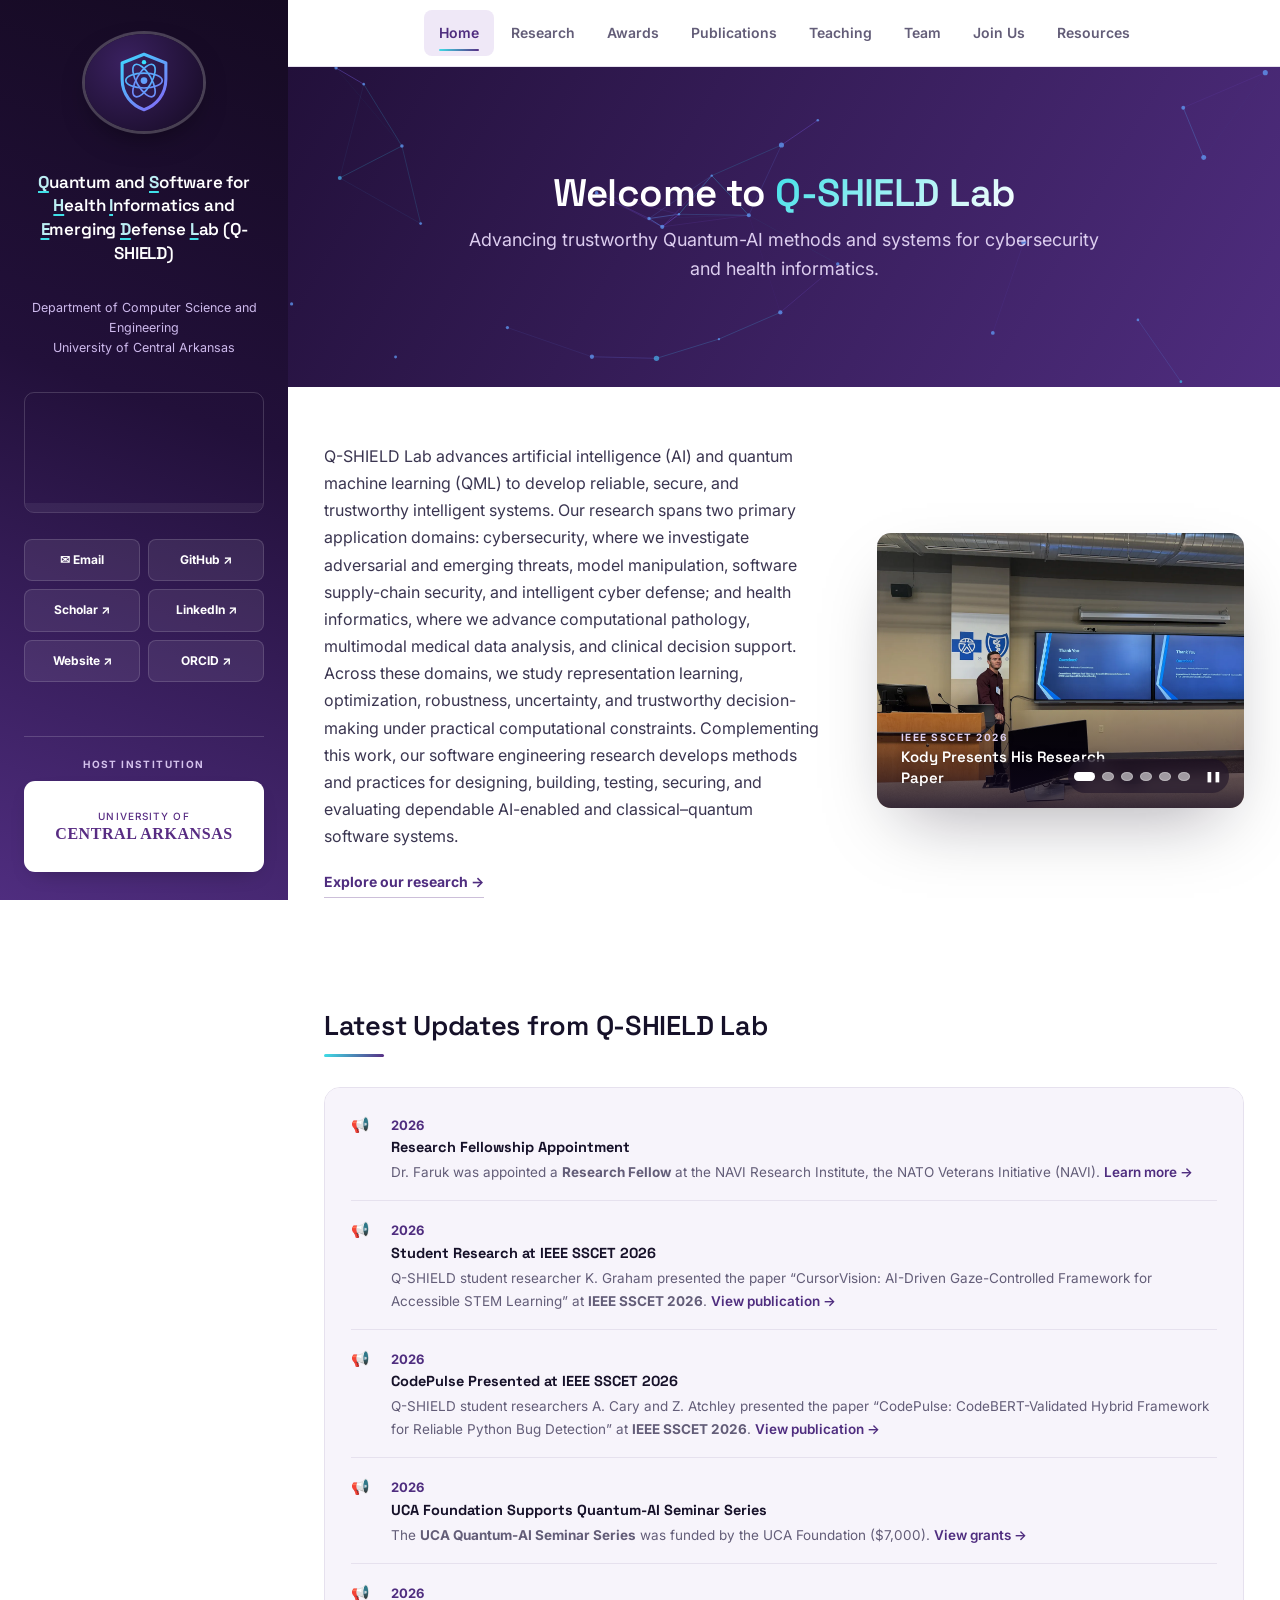
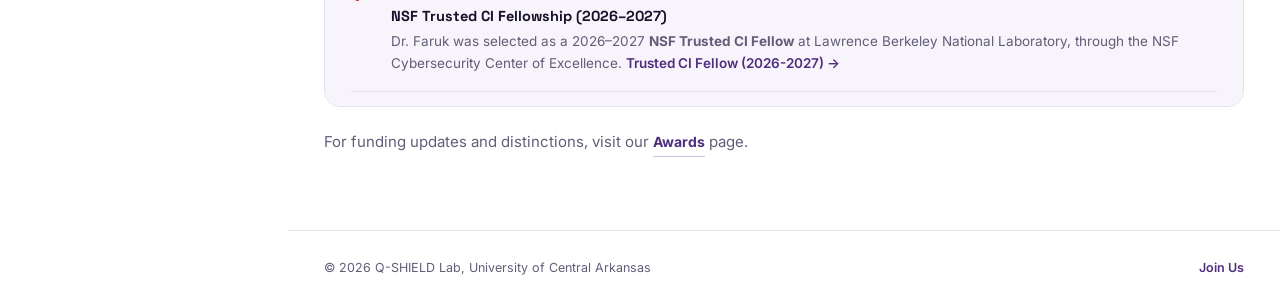
==== commit b2a3d34e: "Update index.html" ====
--- a/index.html
+++ b/index.html
@@ -70,7 +70,7 @@
       <canvas class="hero-canvas" aria-hidden="true"></canvas>
       <div class="banner-inner">
         <h1>Welcome to <span class="accent">Q-SHIELD Lab</span></h1>
-        <p class="banner-sub">Advancing trustworthy quantum-AI and secure software engineering for health informatics, cybersecurity, and emerging defense.</p>
+        <p class="banner-sub">Advancing trustworthy Quantum-AI methods and systems for cybersecurity and health informatics.</p>
       </div>
     </header>
 
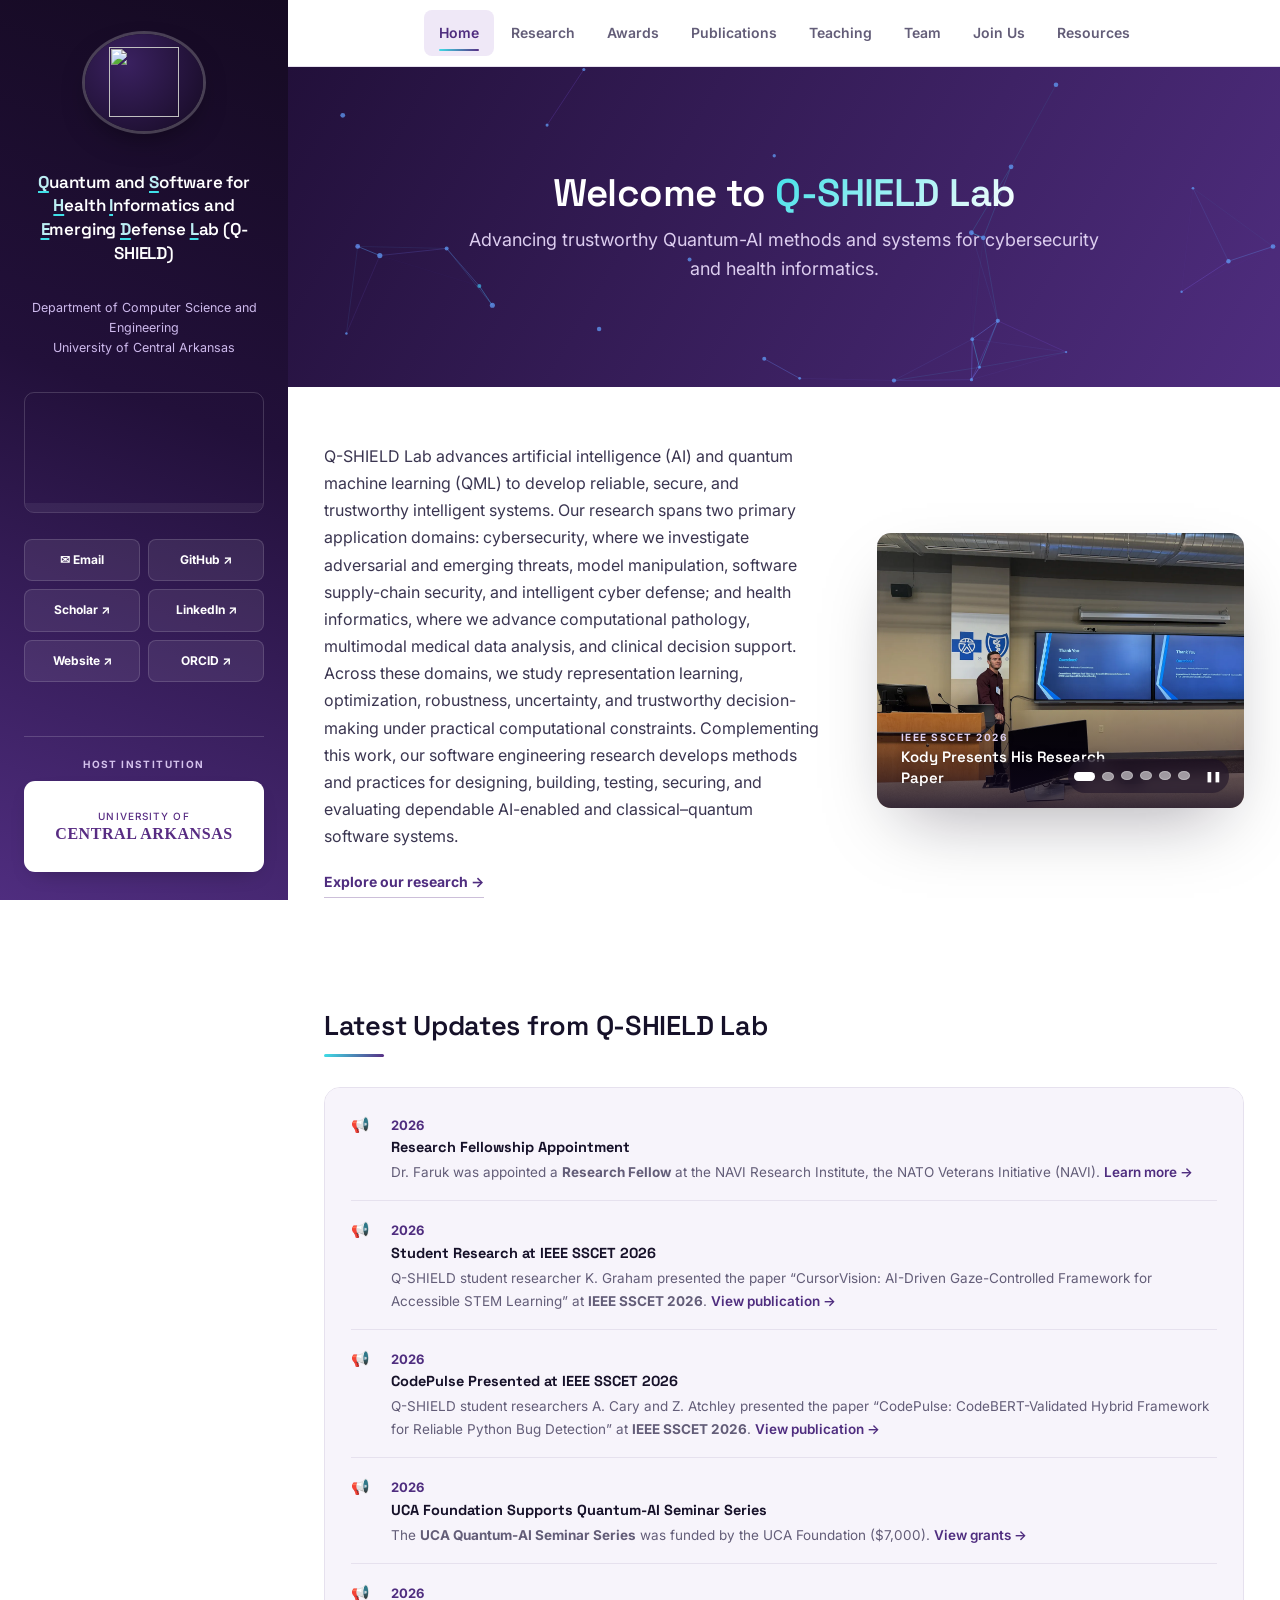
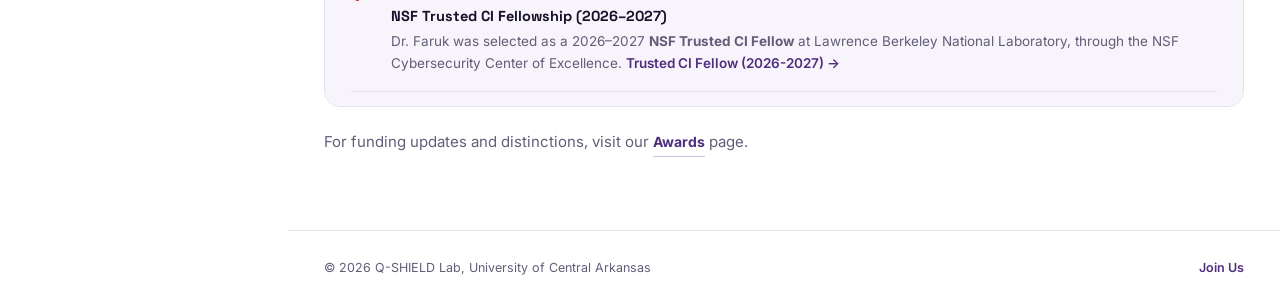
==== commit 32c64b99: "Update index.html" ====
--- a/index.html
+++ b/index.html
@@ -19,7 +19,7 @@
 
   <aside class="sidebar">
     <a class="sidebar-badge" href="index.html" aria-label="Q-SHIELD Lab home">
-      <img src="assets/img/logo-mark.svg" alt="">
+      <img src="assets/img/Q-SHIELD-Lab-Logo.png" alt="">
     </a>
     <h2 class="sidebar-title"><span class="sidebar-initial">Q</span>uantum and <span class="sidebar-initial">S</span>oftware for <span class="sidebar-initial">H</span>ealth <span class="sidebar-initial">I</span>nformatics and <span class="sidebar-initial">E</span>merging <span class="sidebar-initial">D</span>efense <span class="sidebar-initial">L</span>ab (Q-SHIELD)</h2>
     <p class="sidebar-org">Department of Computer Science and Engineering<br>University of Central Arkansas</p>
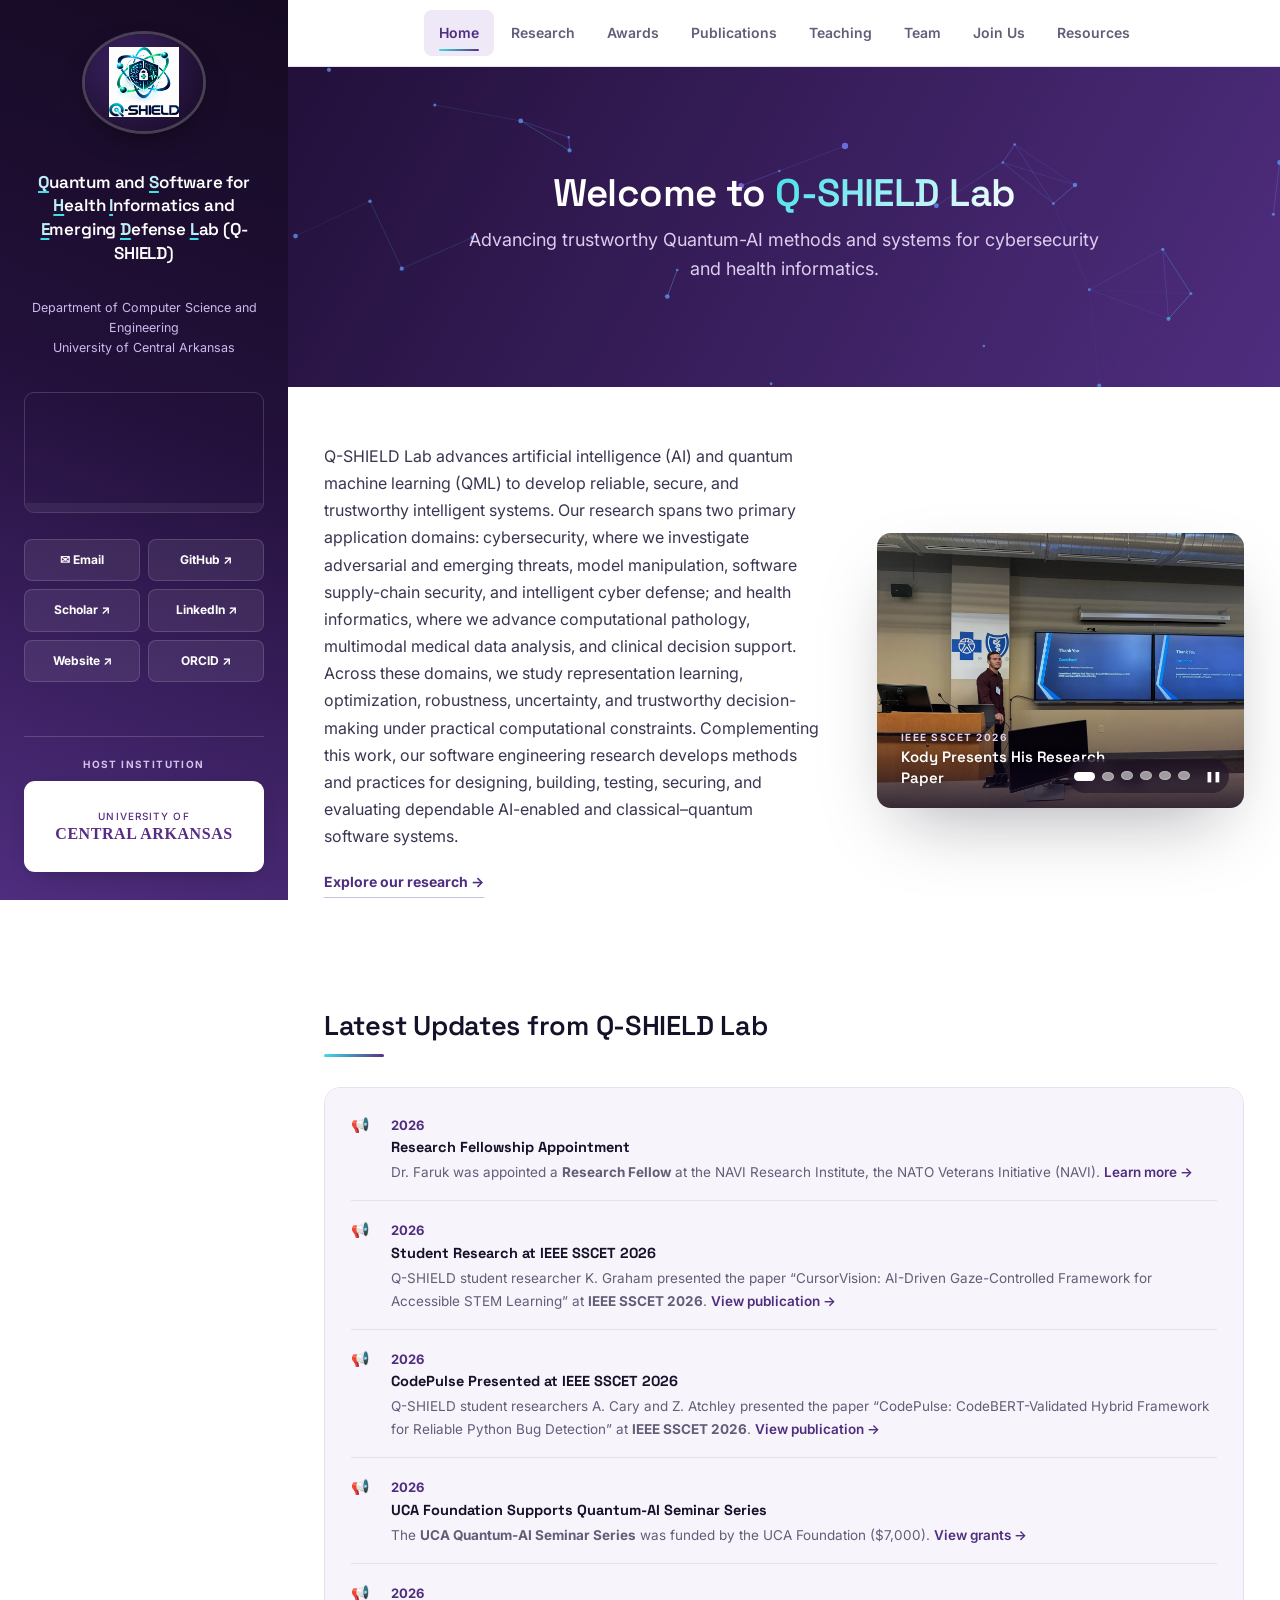
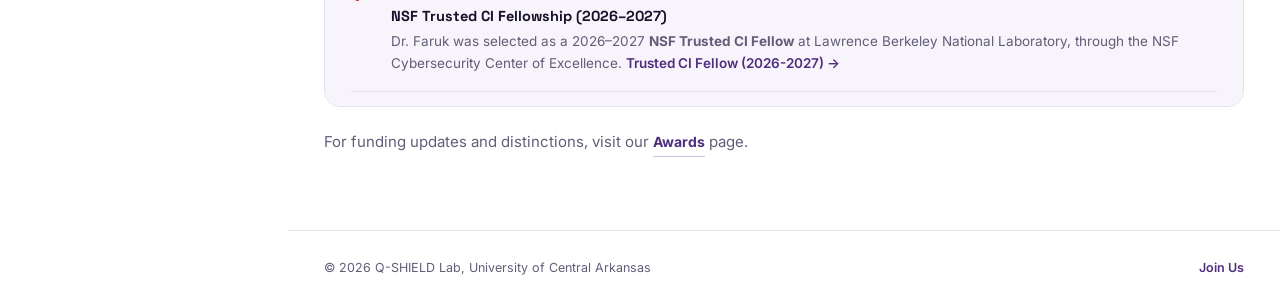
==== commit 2f175ec2: "Update index.html" ====
--- a/index.html
+++ b/index.html
@@ -20,6 +20,7 @@
   <aside class="sidebar">
     <a class="sidebar-badge" href="index.html" aria-label="Q-SHIELD Lab home">
       <img src="assets/img/Q-SHIELD-Lab-Logo.png" alt="">
+      <!-- <img src="assets/img/logo-mark.svg" alt=""> -->
     </a>
     <h2 class="sidebar-title"><span class="sidebar-initial">Q</span>uantum and <span class="sidebar-initial">S</span>oftware for <span class="sidebar-initial">H</span>ealth <span class="sidebar-initial">I</span>nformatics and <span class="sidebar-initial">E</span>merging <span class="sidebar-initial">D</span>efense <span class="sidebar-initial">L</span>ab (Q-SHIELD)</h2>
     <p class="sidebar-org">Department of Computer Science and Engineering<br>University of Central Arkansas</p>
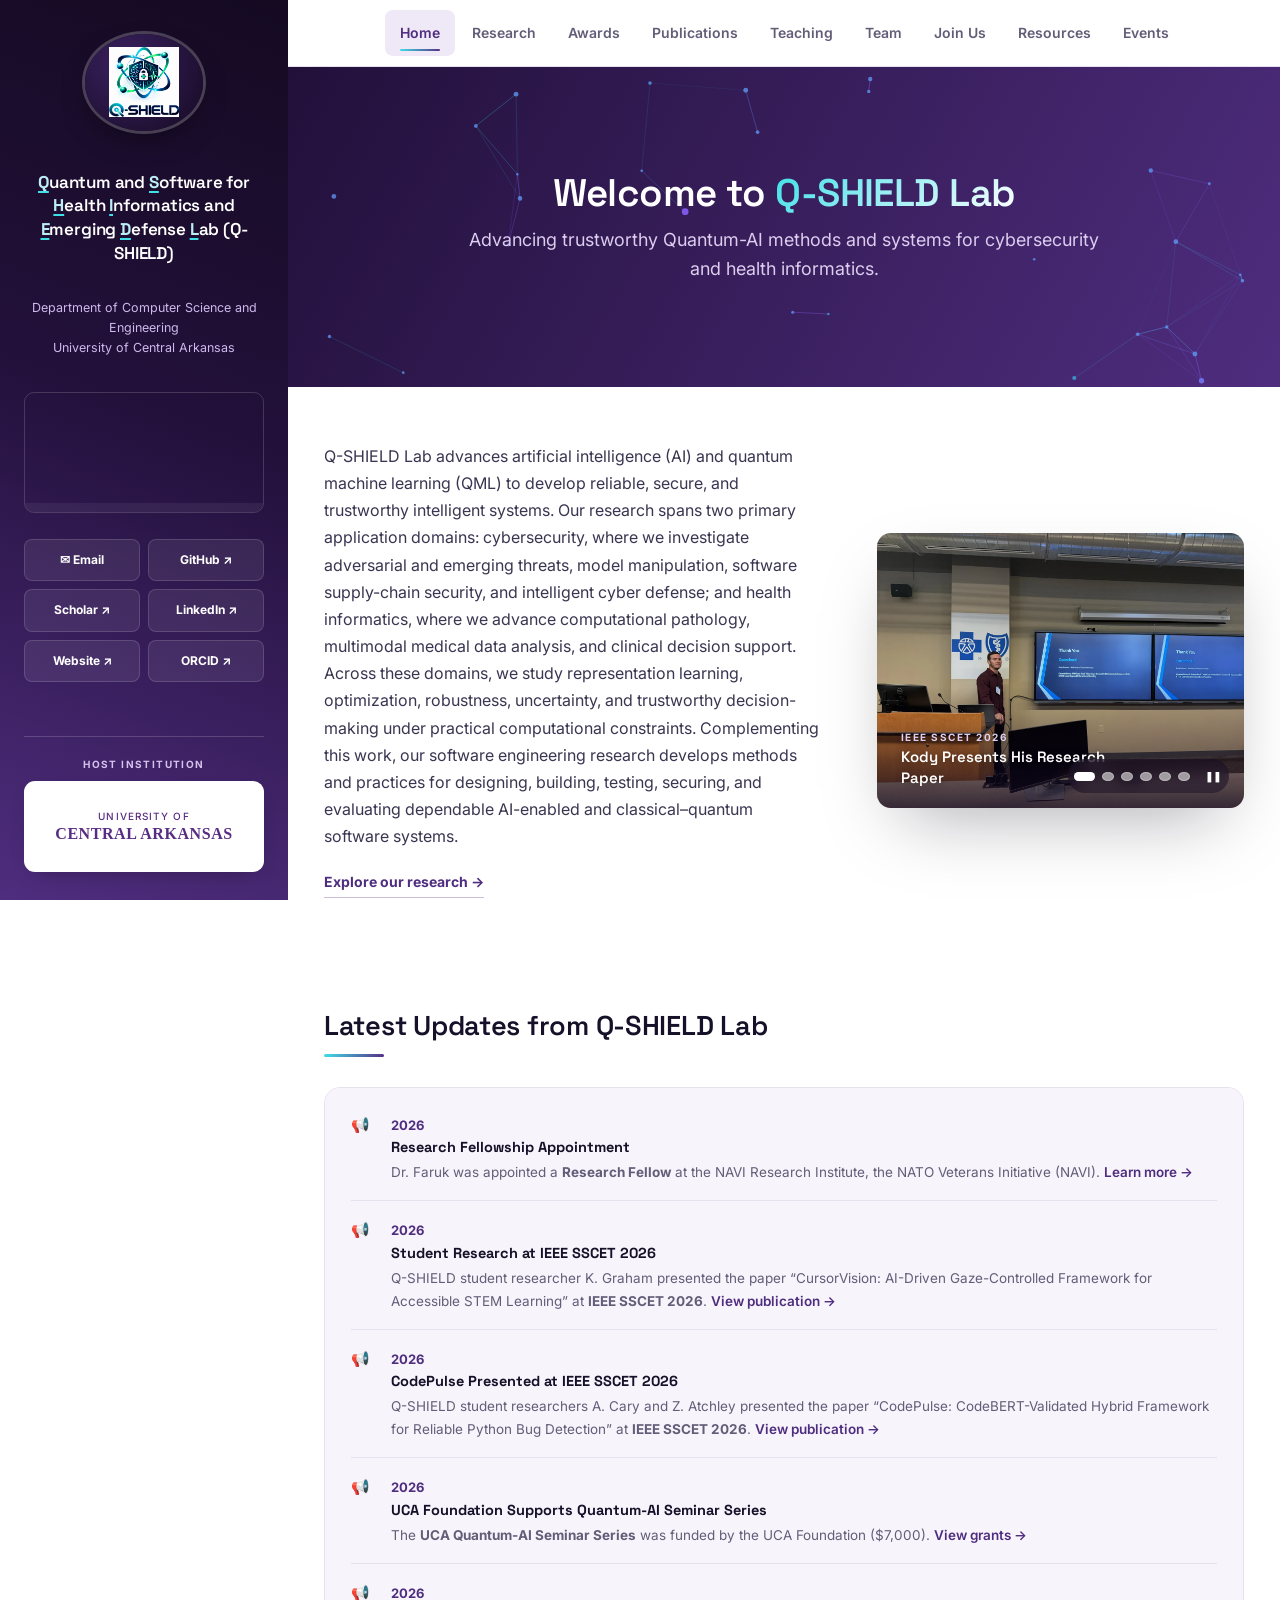
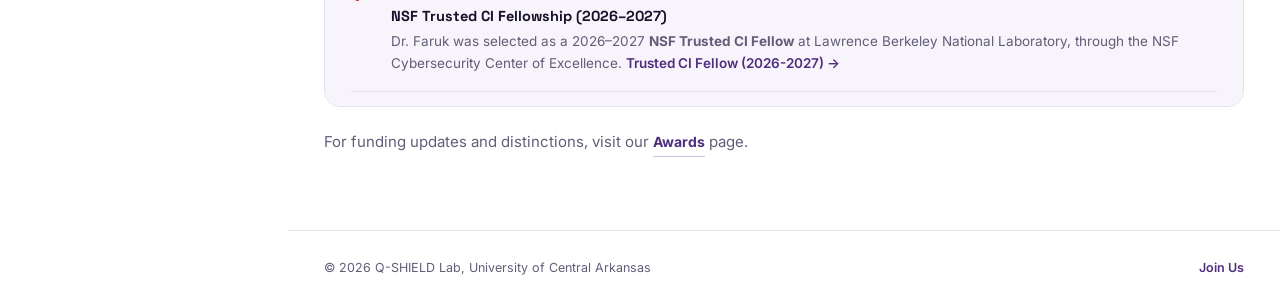
==== commit bd03f6ea: "Add files via upload" ====
--- a/index.html
+++ b/index.html
@@ -64,7 +64,7 @@
       <a href="join.html">Join Us</a>
       <a href="resources.html">Resources</a>
       <!-- <a href="contact.html">Contact</a> -->
-      <!-- <a href="events.html">Events</a> -->
+      <a href="events.html">Events</a>
     </nav>
 
     <header class="banner banner--home">
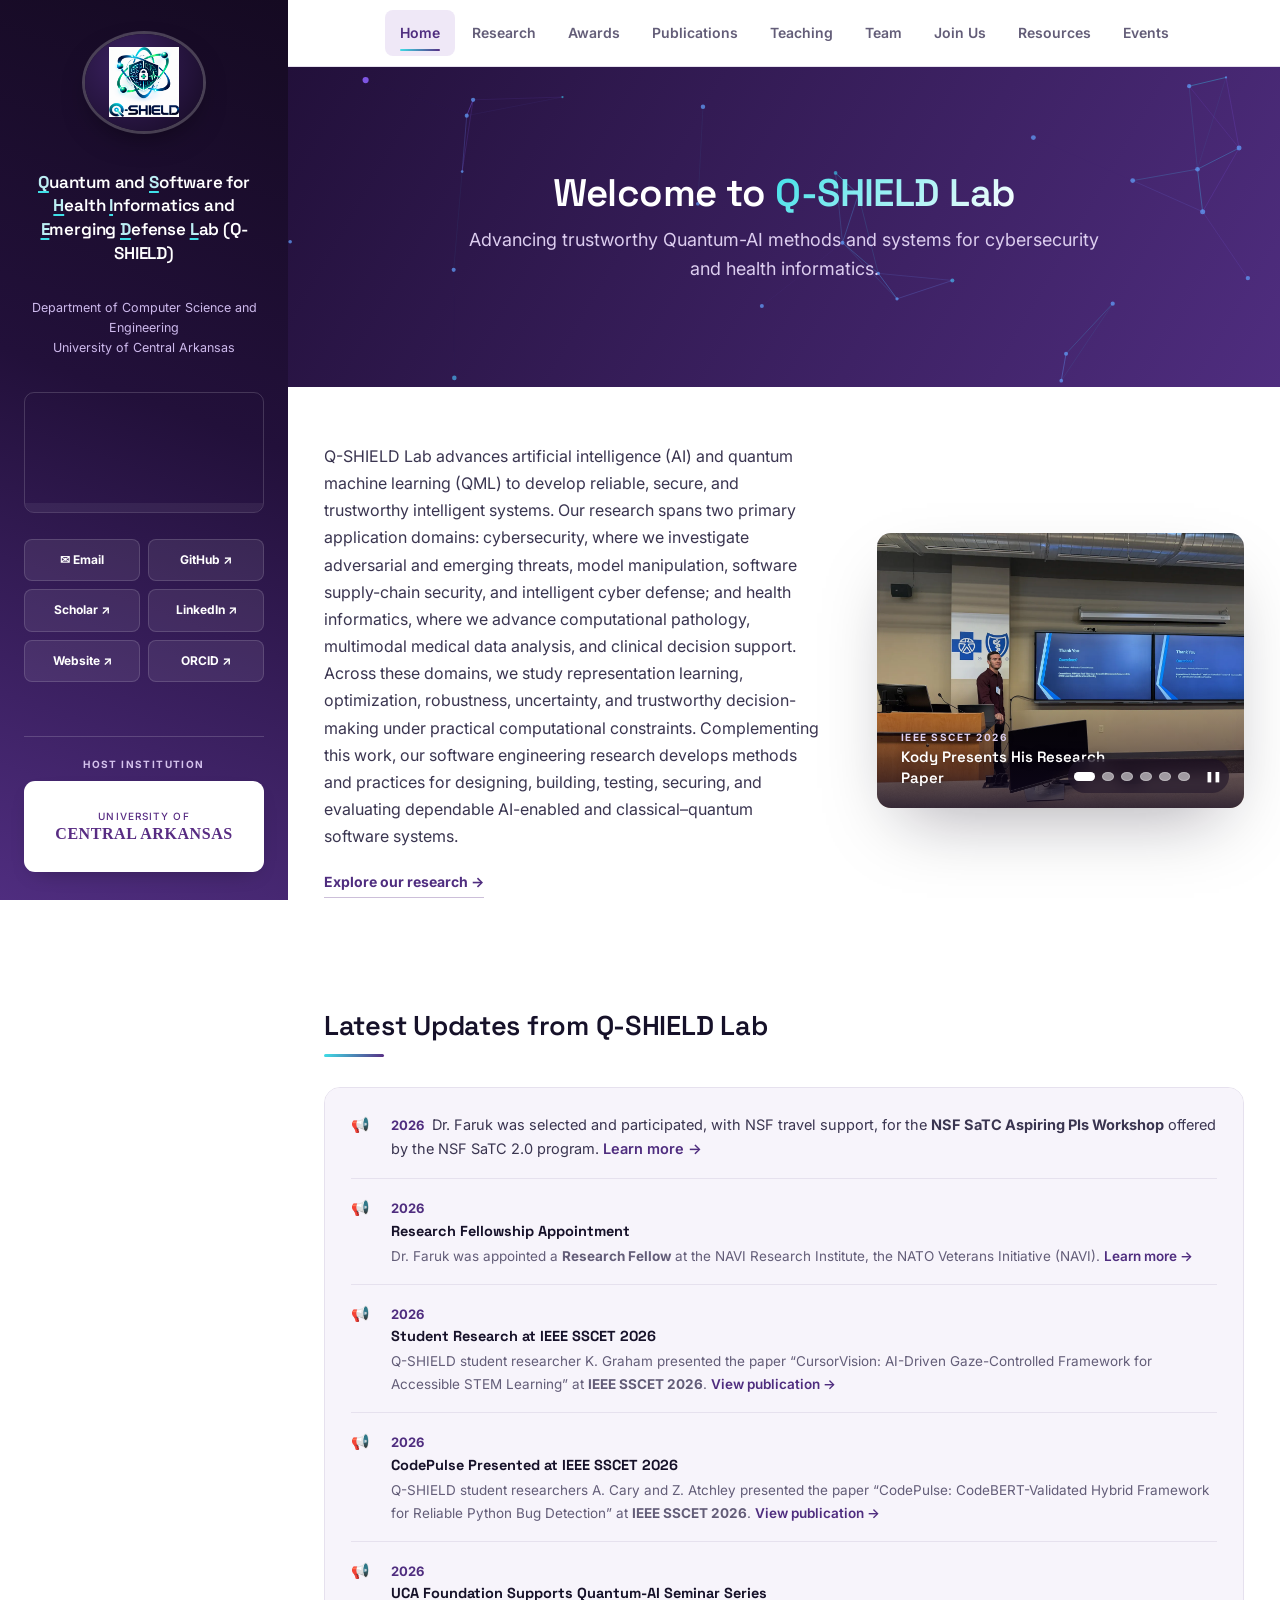
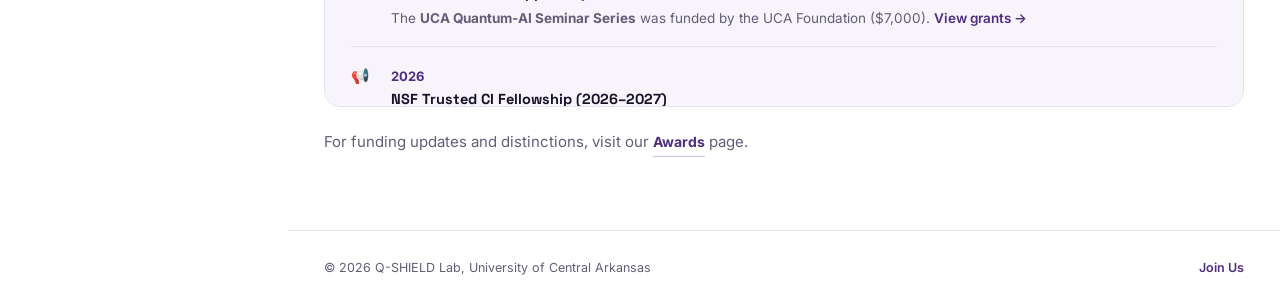
==== commit 3ede66c3: "Update index.html" ====
--- a/index.html
+++ b/index.html
@@ -256,12 +256,12 @@
               <!-- <div class="update-item">
                 <span class="marker">📢</span>
                 <p><span class="when">2026</span>Dr. Faruk presented a research poster as a 2026&ndash;2027 Trusted CI Fellow at the <strong>NSF Cybersecurity Summit</strong> in Irvine, California, supported by an NSF travel grant. <a href="https://www.trustedci.org/2026-nsf-cybersecurity-summit"> Learn more →</a> </p>
-              </div>
+              </div> -->
 
                <div class="update-item">
                 <span class="marker">📢</span>
                 <p><span class="when">2026</span>Dr. Faruk was selected and participated, with NSF travel support, for the <strong>NSF SaTC Aspiring PIs Workshop</strong> offered by the NSF SaTC 2.0 program. <a href="https://nsfsatcaspiringpi2026.cs.jhu.edu/"> Learn more →</a> </p>
-              </div> -->
+              </div>
 
               <div class="update-item">
                 <span class="marker">📢</span>
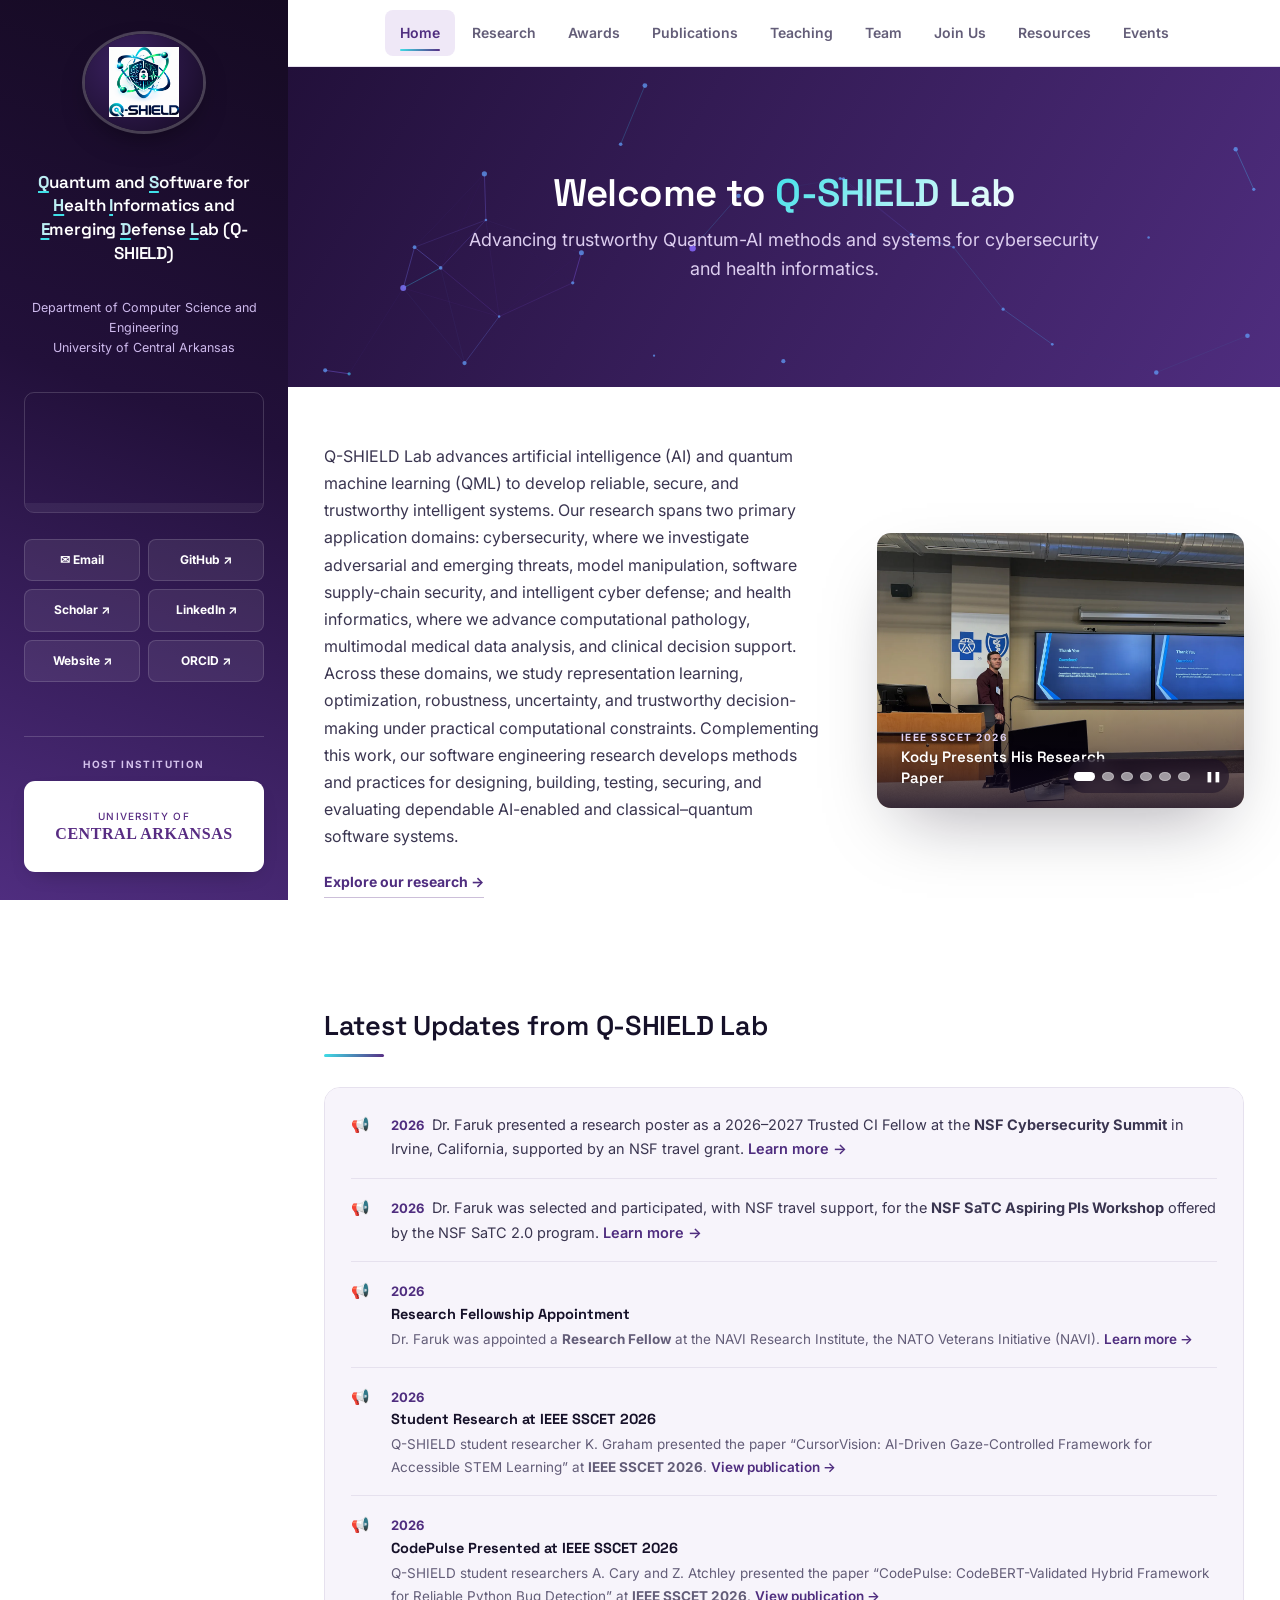
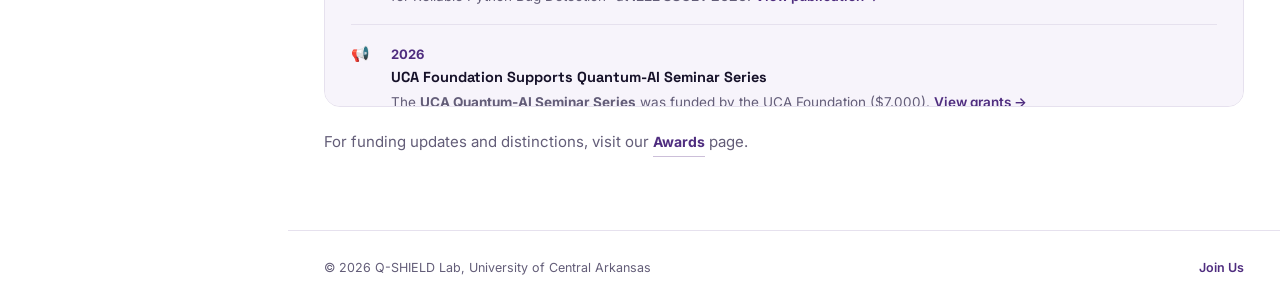
==== commit d229553f: "Update index.html" ====
--- a/index.html
+++ b/index.html
@@ -253,10 +253,10 @@
 
             <!-- ===================== 2026 ===================== -->
 
-              <!-- <div class="update-item">
+              <div class="update-item">
                 <span class="marker">📢</span>
                 <p><span class="when">2026</span>Dr. Faruk presented a research poster as a 2026&ndash;2027 Trusted CI Fellow at the <strong>NSF Cybersecurity Summit</strong> in Irvine, California, supported by an NSF travel grant. <a href="https://www.trustedci.org/2026-nsf-cybersecurity-summit"> Learn more →</a> </p>
-              </div> -->
+              </div>
 
                <div class="update-item">
                 <span class="marker">📢</span>
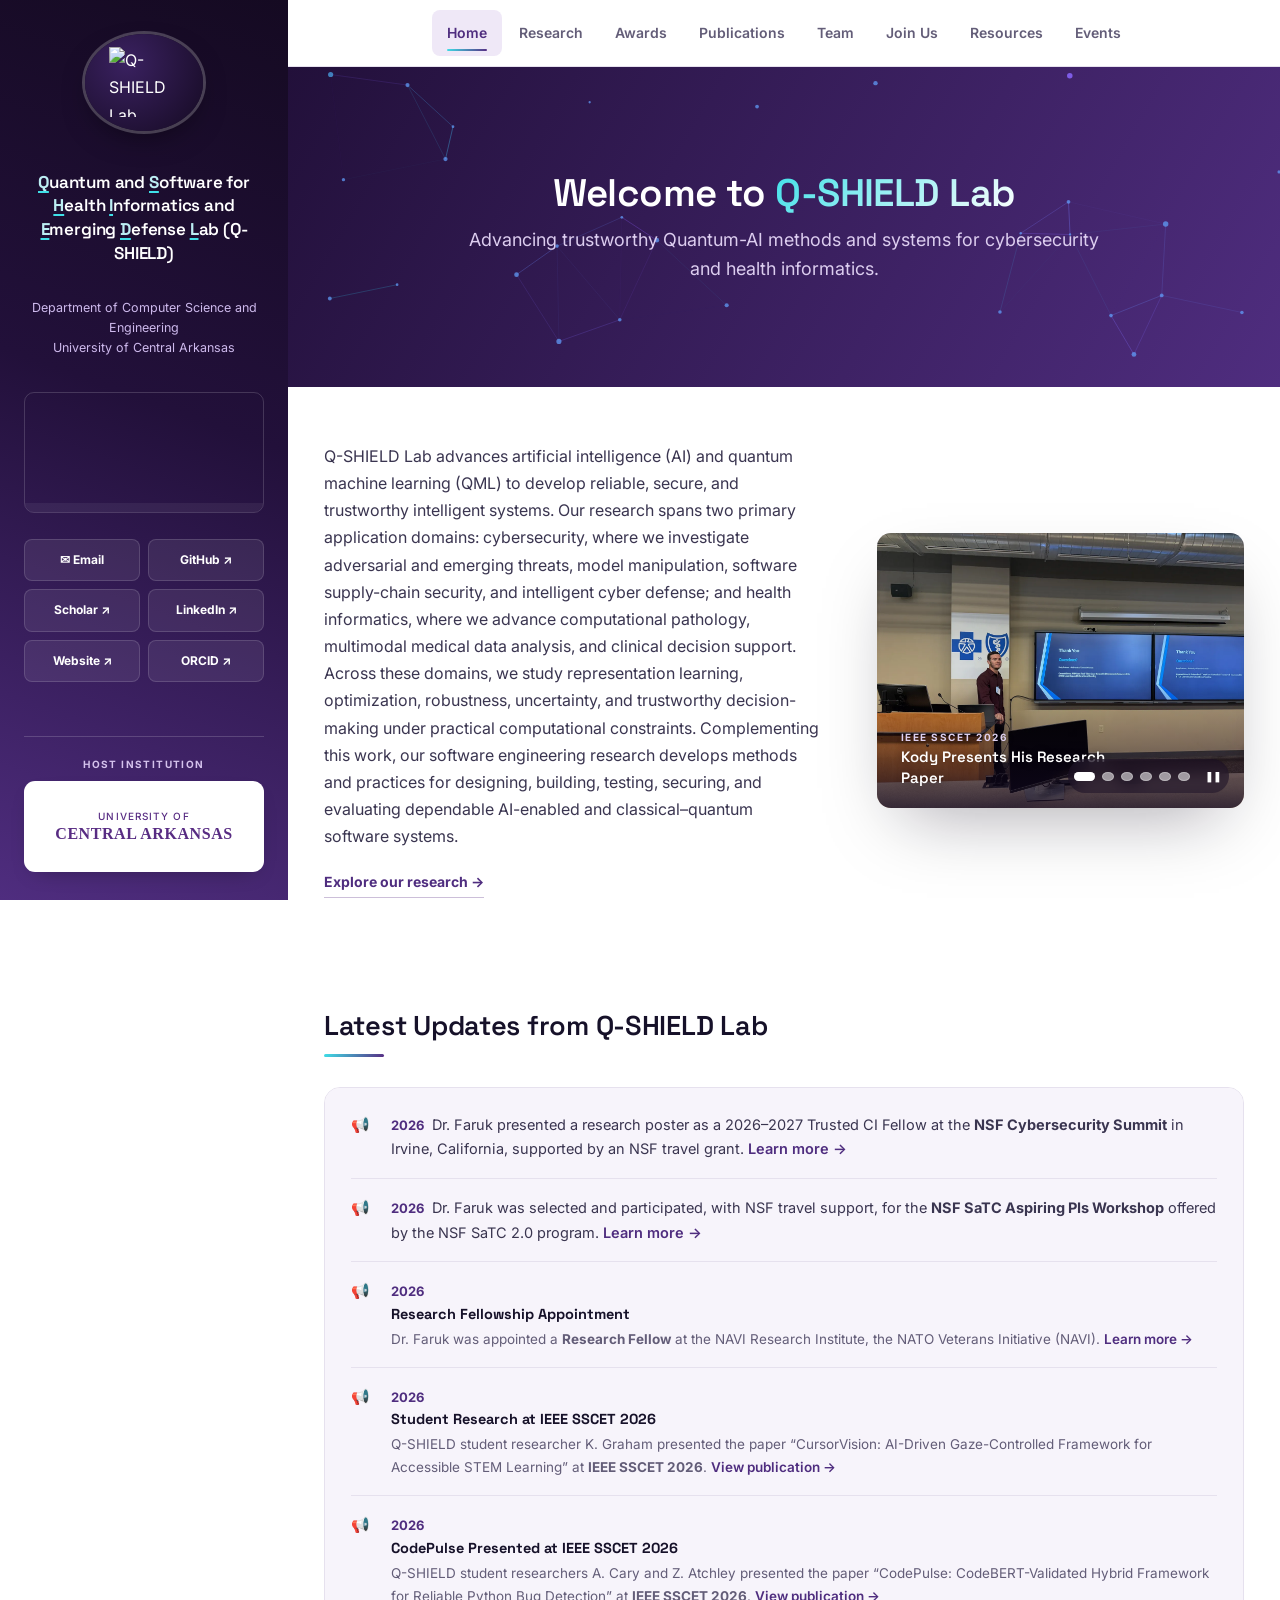
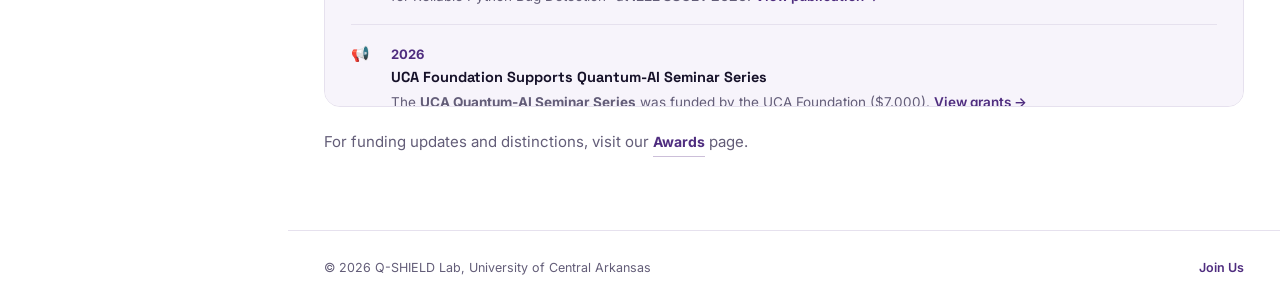
==== commit 67a19c54: "Add files via upload" ====
--- a/index.html
+++ b/index.html
@@ -18,10 +18,12 @@
 <div class="app">
 
   <aside class="sidebar">
-    <a class="sidebar-badge" href="index.html" aria-label="Q-SHIELD Lab home">
-      <img src="assets/img/Q-SHIELD-Lab-Logo.png" alt="">
-      <!-- <img src="assets/img/logo-mark.svg" alt=""> -->
+    <a class="sidebar-badge" href="index.html"
+      aria-label="Q-SHIELD Lab home">
+      <img src="assets/img/Q-SHIELD-Lab-Logo-T.png"
+          alt="Q-SHIELD Lab emblem and wordmark">
     </a>
+
     <h2 class="sidebar-title"><span class="sidebar-initial">Q</span>uantum and <span class="sidebar-initial">S</span>oftware for <span class="sidebar-initial">H</span>ealth <span class="sidebar-initial">I</span>nformatics and <span class="sidebar-initial">E</span>merging <span class="sidebar-initial">D</span>efense <span class="sidebar-initial">L</span>ab (Q-SHIELD)</h2>
     <p class="sidebar-org">Department of Computer Science and Engineering<br>University of Central Arkansas</p>
     
@@ -59,7 +61,7 @@
       <a href="research.html">Research</a>
       <a href="awards.html">Awards</a>
       <a href="publications.html">Publications</a>
-      <a href="teaching.html">Teaching</a>
+      <!-- <a href="teaching.html">Teaching</a> -->
       <a href="team.html">Team</a>
       <a href="join.html">Join Us</a>
       <a href="resources.html">Resources</a>
